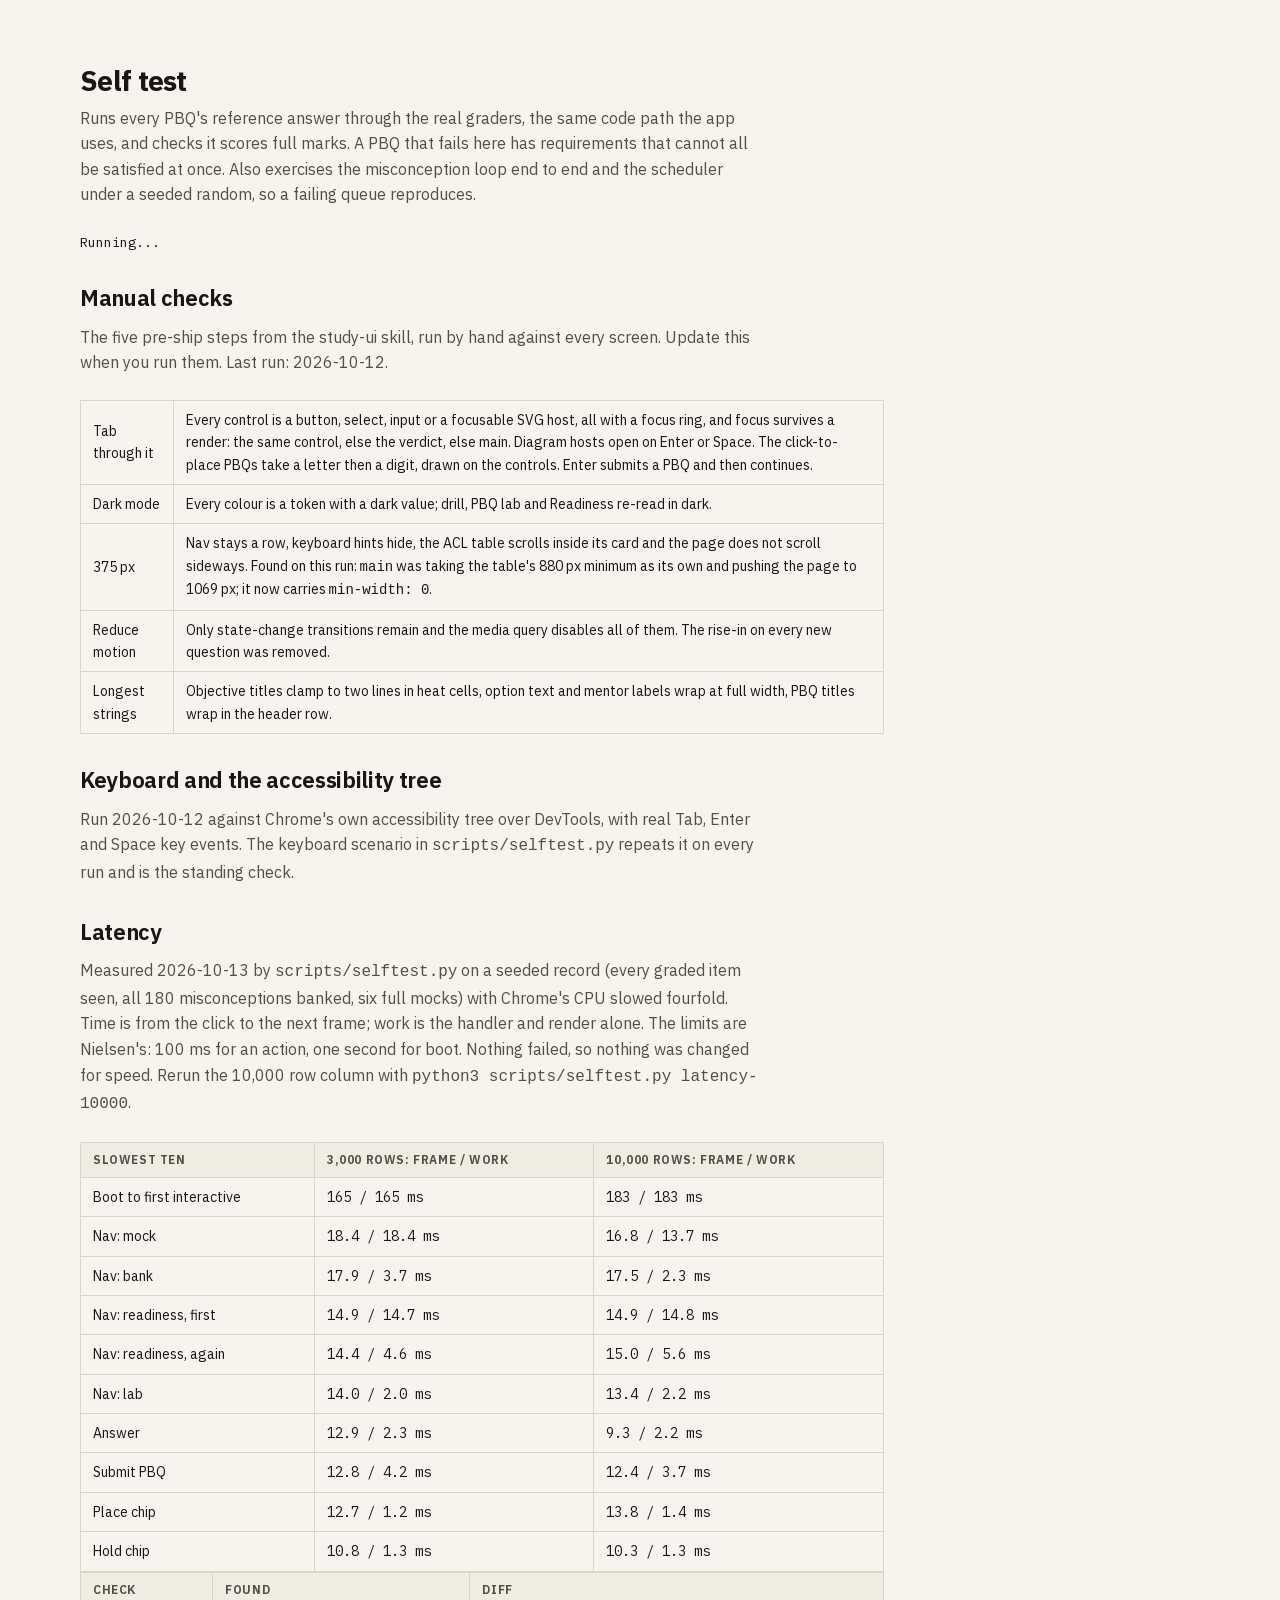
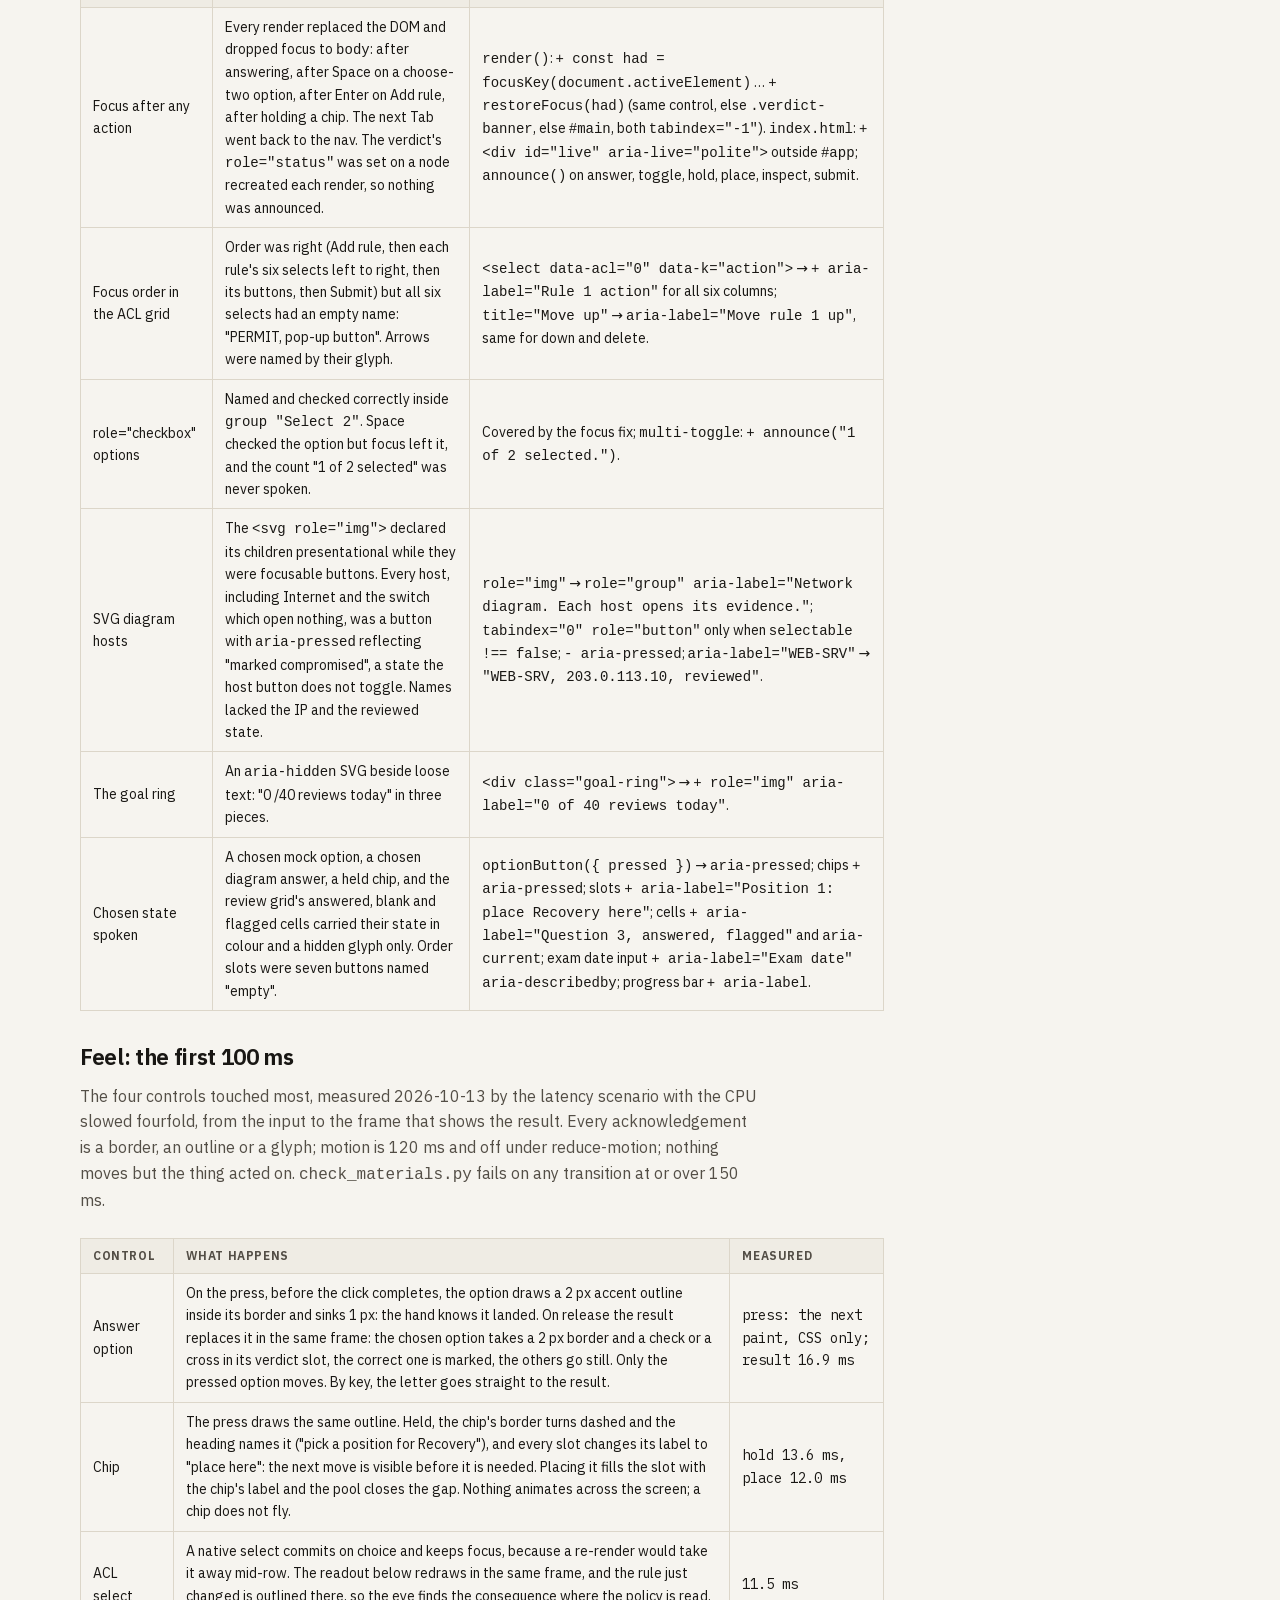
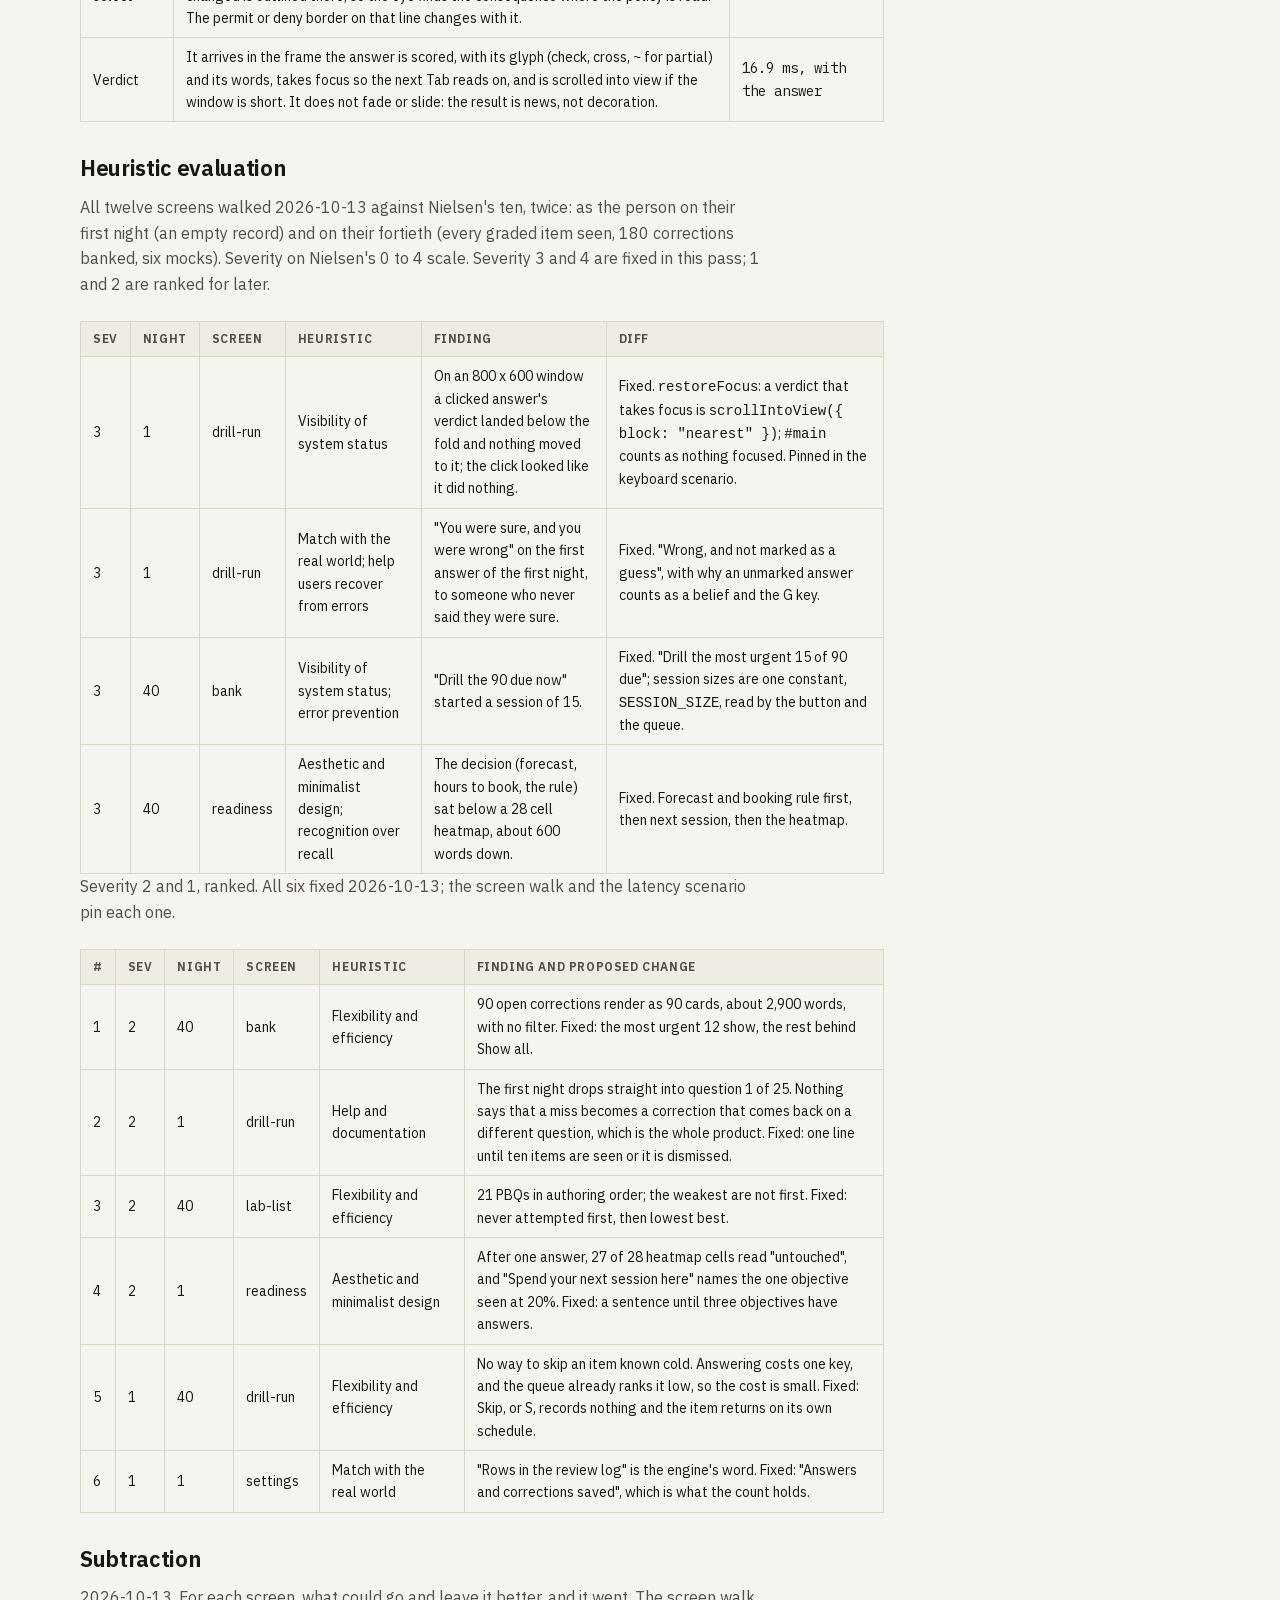
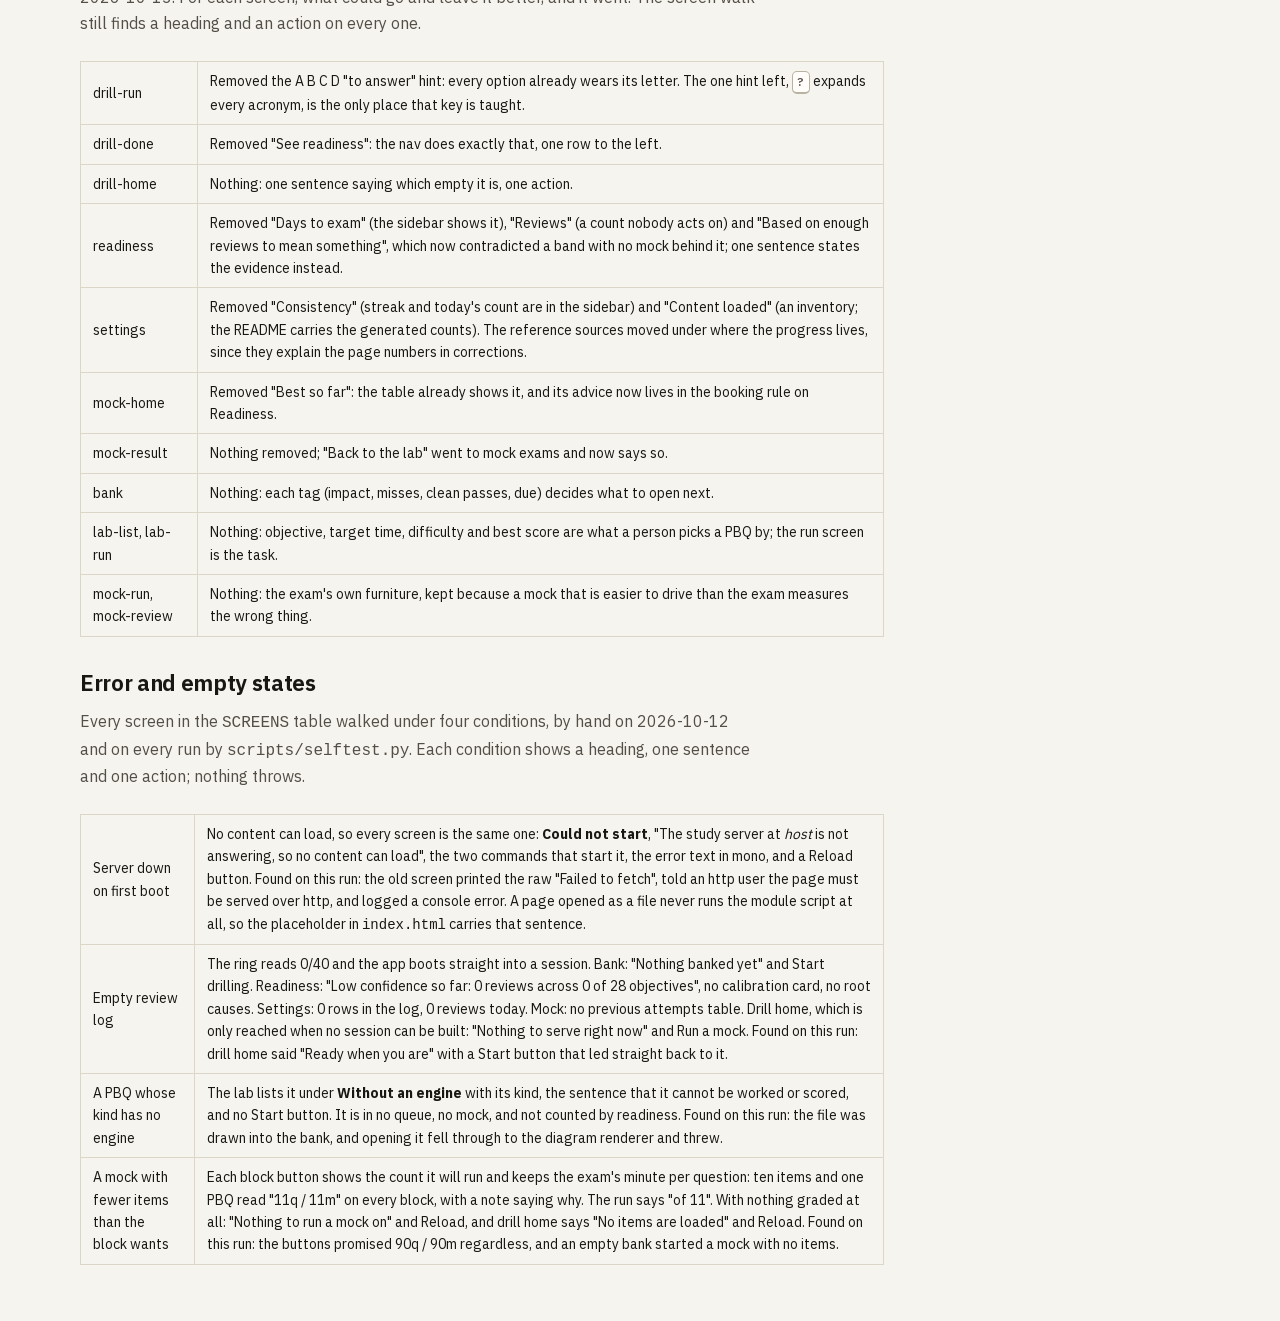
==== selftest.html @ c8598b9e "interface: the severity 1 and 2 findings, fixed - Mentor bank: the most urgent 12 corrections show, " ====
<!doctype html>
<html lang="en">
<head>
<meta charset="utf-8">
<meta name="viewport" content="width=device-width, initial-scale=1">
<title>doyoursecurityplus self test</title>
<link rel="stylesheet" href="fonts/plex.css">
<link rel="stylesheet" href="styles.css">
<style>
  body { padding: 2rem; }
  main { max-width: 900px; }
  pre { font-family: var(--mono); font-size: .84rem; line-height: 1.5; white-space: pre-wrap; }
  .ok { color: var(--good); } .fail { color: var(--bad); } .dim { color: var(--ink-faint); }
</style>
</head>
<body>
<main>
<h1>Self test</h1>
<p class="sub">Runs every PBQ's reference answer through the real graders, the same code path the app uses, and checks it scores full marks. A PBQ that fails here has requirements that cannot all be satisfied at once. Also exercises the misconception loop end to end and the scheduler under a seeded random, so a failing queue reproduces.</p>
<pre id="out">Running...</pre>

<h2>Manual checks</h2>
<p class="sub">The five pre-ship steps from the study-ui skill, run by hand against every screen. Update this when you run them. Last run: 2026-10-12.</p>
<table class="grid">
  <tbody>
    <tr><td>Tab through it</td><td>Every control is a button, select, input or a focusable SVG host, all with a focus ring, and focus survives a render: the same control, else the verdict, else main. Diagram hosts open on Enter or Space. The click-to-place PBQs take a letter then a digit, drawn on the controls. Enter submits a PBQ and then continues.</td></tr>
    <tr><td>Dark mode</td><td>Every colour is a token with a dark value; drill, PBQ lab and Readiness re-read in dark.</td></tr>
    <tr><td>375 px</td><td>Nav stays a row, keyboard hints hide, the ACL table scrolls inside its card and the page does not scroll sideways. Found on this run: <code>main</code> was taking the table's 880 px minimum as its own and pushing the page to 1069 px; it now carries <code>min-width: 0</code>.</td></tr>
    <tr><td>Reduce motion</td><td>Only state-change transitions remain and the media query disables all of them. The rise-in on every new question was removed.</td></tr>
    <tr><td>Longest strings</td><td>Objective titles clamp to two lines in heat cells, option text and mentor labels wrap at full width, PBQ titles wrap in the header row.</td></tr>
  </tbody>
</table>

<h2>Keyboard and the accessibility tree</h2>
<p class="sub">Run 2026-10-12 against Chrome's own accessibility tree over DevTools, with real Tab, Enter and Space key events. The keyboard scenario in <code>scripts/selftest.py</code> repeats it on every run and is the standing check.</p>

<h2>Latency</h2>
<p class="sub">Measured 2026-10-13 by <code>scripts/selftest.py</code> on a seeded record (every graded item seen, all 180 misconceptions banked, six full mocks) with Chrome's CPU slowed fourfold. Time is from the click to the next frame; work is the handler and render alone. The limits are Nielsen's: 100 ms for an action, one second for boot. Nothing failed, so nothing was changed for speed. Rerun the 10,000 row column with <code>python3 scripts/selftest.py latency-10000</code>.</p>
<table class="grid">
  <thead><tr><th>Slowest ten</th><th>3,000 rows: frame / work</th><th>10,000 rows: frame / work</th></tr></thead>
  <tbody>
    <tr><td>Boot to first interactive</td><td class="mono">165 / 165 ms</td><td class="mono">183 / 183 ms</td></tr>
    <tr><td>Nav: mock</td><td class="mono">18.4 / 18.4 ms</td><td class="mono">16.8 / 13.7 ms</td></tr>
    <tr><td>Nav: bank</td><td class="mono">17.9 / 3.7 ms</td><td class="mono">17.5 / 2.3 ms</td></tr>
    <tr><td>Nav: readiness, first</td><td class="mono">14.9 / 14.7 ms</td><td class="mono">14.9 / 14.8 ms</td></tr>
    <tr><td>Nav: readiness, again</td><td class="mono">14.4 / 4.6 ms</td><td class="mono">15.0 / 5.6 ms</td></tr>
    <tr><td>Nav: lab</td><td class="mono">14.0 / 2.0 ms</td><td class="mono">13.4 / 2.2 ms</td></tr>
    <tr><td>Answer</td><td class="mono">12.9 / 2.3 ms</td><td class="mono">9.3 / 2.2 ms</td></tr>
    <tr><td>Submit PBQ</td><td class="mono">12.8 / 4.2 ms</td><td class="mono">12.4 / 3.7 ms</td></tr>
    <tr><td>Place chip</td><td class="mono">12.7 / 1.2 ms</td><td class="mono">13.8 / 1.4 ms</td></tr>
    <tr><td>Hold chip</td><td class="mono">10.8 / 1.3 ms</td><td class="mono">10.3 / 1.3 ms</td></tr>
  </tbody>
</table>
<table class="grid">
  <thead><tr><th>Check</th><th>Found</th><th>Diff</th></tr></thead>
  <tbody>
    <tr><td>Focus after any action</td><td>Every render replaced the DOM and dropped focus to <code>body</code>: after answering, after Space on a choose-two option, after Enter on Add rule, after holding a chip. The next Tab went back to the nav. The verdict's <code>role="status"</code> was set on a node recreated each render, so nothing was announced.</td><td><code>render()</code>: <code>+ const had = focusKey(document.activeElement)</code> &hellip; <code>+ restoreFocus(had)</code> (same control, else <code>.verdict-banner</code>, else <code>#main</code>, both <code>tabindex="-1"</code>). <code>index.html</code>: <code>+ &lt;div id="live" aria-live="polite"&gt;</code> outside <code>#app</code>; <code>announce()</code> on answer, toggle, hold, place, inspect, submit.</td></tr>
    <tr><td>Focus order in the ACL grid</td><td>Order was right (Add rule, then each rule's six selects left to right, then its buttons, then Submit) but all six selects had an empty name: "PERMIT, pop-up button". Arrows were named by their glyph.</td><td><code>&lt;select data-acl="0" data-k="action"&gt;</code> &rarr; <code>+ aria-label="Rule 1 action"</code> for all six columns; <code>title="Move up"</code> &rarr; <code>aria-label="Move rule 1 up"</code>, same for down and delete.</td></tr>
    <tr><td>role="checkbox" options</td><td>Named and checked correctly inside <code>group "Select 2"</code>. Space checked the option but focus left it, and the count "1 of 2 selected" was never spoken.</td><td>Covered by the focus fix; <code>multi-toggle</code>: <code>+ announce("1 of 2 selected.")</code>.</td></tr>
    <tr><td>SVG diagram hosts</td><td>The <code>&lt;svg role="img"&gt;</code> declared its children presentational while they were focusable buttons. Every host, including Internet and the switch which open nothing, was a button with <code>aria-pressed</code> reflecting "marked compromised", a state the host button does not toggle. Names lacked the IP and the reviewed state.</td><td><code>role="img"</code> &rarr; <code>role="group" aria-label="Network diagram. Each host opens its evidence."</code>; <code>tabindex="0" role="button"</code> only when <code>selectable !== false</code>; <code>- aria-pressed</code>; <code>aria-label="WEB-SRV"</code> &rarr; <code>"WEB-SRV, 203.0.113.10, reviewed"</code>.</td></tr>
    <tr><td>The goal ring</td><td>An <code>aria-hidden</code> SVG beside loose text: "0 /40 reviews today" in three pieces.</td><td><code>&lt;div class="goal-ring"&gt;</code> &rarr; <code>+ role="img" aria-label="0 of 40 reviews today"</code>.</td></tr>
    <tr><td>Chosen state spoken</td><td>A chosen mock option, a chosen diagram answer, a held chip, and the review grid's answered, blank and flagged cells carried their state in colour and a hidden glyph only. Order slots were seven buttons named "empty".</td><td><code>optionButton({ pressed })</code> &rarr; <code>aria-pressed</code>; chips <code>+ aria-pressed</code>; slots <code>+ aria-label="Position 1: place Recovery here"</code>; cells <code>+ aria-label="Question 3, answered, flagged"</code> and <code>aria-current</code>; exam date input <code>+ aria-label="Exam date" aria-describedby</code>; progress bar <code>+ aria-label</code>.</td></tr>
  </tbody>
</table>

<h2>Feel: the first 100 ms</h2>
<p class="sub">The four controls touched most, measured 2026-10-13 by the latency scenario with the CPU slowed fourfold, from the input to the frame that shows the result. Every acknowledgement is a border, an outline or a glyph; motion is 120 ms and off under reduce-motion; nothing moves but the thing acted on. <code>check_materials.py</code> fails on any transition at or over 150 ms.</p>
<table class="grid">
  <thead><tr><th>Control</th><th>What happens</th><th>Measured</th></tr></thead>
  <tbody>
    <tr><td>Answer option</td><td>On the press, before the click completes, the option draws a 2 px accent outline inside its border and sinks 1 px: the hand knows it landed. On release the result replaces it in the same frame: the chosen option takes a 2 px border and a check or a cross in its verdict slot, the correct one is marked, the others go still. Only the pressed option moves. By key, the letter goes straight to the result.</td><td class="mono">press: the next paint, CSS only; result 16.9 ms</td></tr>
    <tr><td>Chip</td><td>The press draws the same outline. Held, the chip's border turns dashed and the heading names it ("pick a position for Recovery"), and every slot changes its label to "place here": the next move is visible before it is needed. Placing it fills the slot with the chip's label and the pool closes the gap. Nothing animates across the screen; a chip does not fly.</td><td class="mono">hold 13.6 ms, place 12.0 ms</td></tr>
    <tr><td>ACL select</td><td>A native select commits on choice and keeps focus, because a re-render would take it away mid-row. The readout below redraws in the same frame, and the rule just changed is outlined there, so the eye finds the consequence where the policy is read. The permit or deny border on that line changes with it.</td><td class="mono">11.5 ms</td></tr>
    <tr><td>Verdict</td><td>It arrives in the frame the answer is scored, with its glyph (check, cross, ~ for partial) and its words, takes focus so the next Tab reads on, and is scrolled into view if the window is short. It does not fade or slide: the result is news, not decoration.</td><td class="mono">16.9 ms, with the answer</td></tr>
  </tbody>
</table>

<h2>Heuristic evaluation</h2>
<p class="sub">All twelve screens walked 2026-10-13 against Nielsen's ten, twice: as the person on their first night (an empty record) and on their fortieth (every graded item seen, 180 corrections banked, six mocks). Severity on Nielsen's 0 to 4 scale. Severity 3 and 4 are fixed in this pass; 1 and 2 are ranked for later.</p>
<table class="grid">
  <thead><tr><th>Sev</th><th>Night</th><th>Screen</th><th>Heuristic</th><th>Finding</th><th>Diff</th></tr></thead>
  <tbody>
    <tr><td>3</td><td>1</td><td>drill-run</td><td>Visibility of system status</td><td>On an 800 x 600 window a clicked answer's verdict landed below the fold and nothing moved to it; the click looked like it did nothing.</td><td>Fixed. <code>restoreFocus</code>: a verdict that takes focus is <code>scrollIntoView({ block: "nearest" })</code>; <code>#main</code> counts as nothing focused. Pinned in the keyboard scenario.</td></tr>
    <tr><td>3</td><td>1</td><td>drill-run</td><td>Match with the real world; help users recover from errors</td><td>"You were sure, and you were wrong" on the first answer of the first night, to someone who never said they were sure.</td><td>Fixed. "Wrong, and not marked as a guess", with why an unmarked answer counts as a belief and the G key.</td></tr>
    <tr><td>3</td><td>40</td><td>bank</td><td>Visibility of system status; error prevention</td><td>"Drill the 90 due now" started a session of 15.</td><td>Fixed. "Drill the most urgent 15 of 90 due"; session sizes are one constant, <code>SESSION_SIZE</code>, read by the button and the queue.</td></tr>
    <tr><td>3</td><td>40</td><td>readiness</td><td>Aesthetic and minimalist design; recognition over recall</td><td>The decision (forecast, hours to book, the rule) sat below a 28 cell heatmap, about 600 words down.</td><td>Fixed. Forecast and booking rule first, then next session, then the heatmap.</td></tr>
  </tbody>
</table>
<p class="sub">Severity 2 and 1, ranked. All six fixed 2026-10-13; the screen walk and the latency scenario pin each one.</p>
<table class="grid">
  <thead><tr><th>#</th><th>Sev</th><th>Night</th><th>Screen</th><th>Heuristic</th><th>Finding and proposed change</th></tr></thead>
  <tbody>
    <tr><td>1</td><td>2</td><td>40</td><td>bank</td><td>Flexibility and efficiency</td><td>90 open corrections render as 90 cards, about 2,900 words, with no filter. Fixed: the most urgent 12 show, the rest behind Show all.</td></tr>
    <tr><td>2</td><td>2</td><td>1</td><td>drill-run</td><td>Help and documentation</td><td>The first night drops straight into question 1 of 25. Nothing says that a miss becomes a correction that comes back on a different question, which is the whole product. Fixed: one line until ten items are seen or it is dismissed.</td></tr>
    <tr><td>3</td><td>2</td><td>40</td><td>lab-list</td><td>Flexibility and efficiency</td><td>21 PBQs in authoring order; the weakest are not first. Fixed: never attempted first, then lowest best.</td></tr>
    <tr><td>4</td><td>2</td><td>1</td><td>readiness</td><td>Aesthetic and minimalist design</td><td>After one answer, 27 of 28 heatmap cells read "untouched", and "Spend your next session here" names the one objective seen at 20%. Fixed: a sentence until three objectives have answers.</td></tr>
    <tr><td>5</td><td>1</td><td>40</td><td>drill-run</td><td>Flexibility and efficiency</td><td>No way to skip an item known cold. Answering costs one key, and the queue already ranks it low, so the cost is small. Fixed: Skip, or S, records nothing and the item returns on its own schedule.</td></tr>
    <tr><td>6</td><td>1</td><td>1</td><td>settings</td><td>Match with the real world</td><td>"Rows in the review log" is the engine's word. Fixed: "Answers and corrections saved", which is what the count holds.</td></tr>
  </tbody>
</table>

<h2>Subtraction</h2>
<p class="sub">2026-10-13. For each screen, what could go and leave it better, and it went. The screen walk still finds a heading and an action on every one.</p>
<table class="grid">
  <tbody>
    <tr><td>drill-run</td><td>Removed the A B C D "to answer" hint: every option already wears its letter. The one hint left, <span class="kbd">?</span> expands every acronym, is the only place that key is taught.</td></tr>
    <tr><td>drill-done</td><td>Removed "See readiness": the nav does exactly that, one row to the left.</td></tr>
    <tr><td>drill-home</td><td>Nothing: one sentence saying which empty it is, one action.</td></tr>
    <tr><td>readiness</td><td>Removed "Days to exam" (the sidebar shows it), "Reviews" (a count nobody acts on) and "Based on enough reviews to mean something", which now contradicted a band with no mock behind it; one sentence states the evidence instead.</td></tr>
    <tr><td>settings</td><td>Removed "Consistency" (streak and today's count are in the sidebar) and "Content loaded" (an inventory; the README carries the generated counts). The reference sources moved under where the progress lives, since they explain the page numbers in corrections.</td></tr>
    <tr><td>mock-home</td><td>Removed "Best so far": the table already shows it, and its advice now lives in the booking rule on Readiness.</td></tr>
    <tr><td>mock-result</td><td>Nothing removed; "Back to the lab" went to mock exams and now says so.</td></tr>
    <tr><td>bank</td><td>Nothing: each tag (impact, misses, clean passes, due) decides what to open next.</td></tr>
    <tr><td>lab-list, lab-run</td><td>Nothing: objective, target time, difficulty and best score are what a person picks a PBQ by; the run screen is the task.</td></tr>
    <tr><td>mock-run, mock-review</td><td>Nothing: the exam's own furniture, kept because a mock that is easier to drive than the exam measures the wrong thing.</td></tr>
  </tbody>
</table>

<h2>Error and empty states</h2>
<p class="sub">Every screen in the <code>SCREENS</code> table walked under four conditions, by hand on 2026-10-12 and on every run by <code>scripts/selftest.py</code>. Each condition shows a heading, one sentence and one action; nothing throws.</p>
<table class="grid">
  <tbody>
    <tr><td>Server down on first boot</td><td>No content can load, so every screen is the same one: <b>Could not start</b>, "The study server at <i>host</i> is not answering, so no content can load", the two commands that start it, the error text in mono, and a Reload button. Found on this run: the old screen printed the raw "Failed to fetch", told an http user the page must be served over http, and logged a console error. A page opened as a file never runs the module script at all, so the placeholder in <code>index.html</code> carries that sentence.</td></tr>
    <tr><td>Empty review log</td><td>The ring reads 0/40 and the app boots straight into a session. Bank: "Nothing banked yet" and Start drilling. Readiness: "Low confidence so far: 0 reviews across 0 of 28 objectives", no calibration card, no root causes. Settings: 0 rows in the log, 0 reviews today. Mock: no previous attempts table. Drill home, which is only reached when no session can be built: "Nothing to serve right now" and Run a mock. Found on this run: drill home said "Ready when you are" with a Start button that led straight back to it.</td></tr>
    <tr><td>A PBQ whose kind has no engine</td><td>The lab lists it under <b>Without an engine</b> with its kind, the sentence that it cannot be worked or scored, and no Start button. It is in no queue, no mock, and not counted by readiness. Found on this run: the file was drawn into the bank, and opening it fell through to the diagram renderer and threw.</td></tr>
    <tr><td>A mock with fewer items than the block wants</td><td>Each block button shows the count it will run and keeps the exam's minute per question: ten items and one PBQ read "11q / 11m" on every block, with a note saying why. The run says "of 11". With nothing graded at all: "Nothing to run a mock on" and Reload, and drill home says "No items are loaded" and Reload. Found on this run: the buttons promised 90q / 90m regardless, and an empty bank started a mock with no items.</td></tr>
  </tbody>
</table>
</main>
<script type="module">
import { loadContent, isGraded } from "./app/content.js";
import { gradePbq } from "./app/grade.js";
import * as mentor from "./app/mentor.js";
import { buildQueue, buildMock, readiness, coverageDeficit, currentPriority, expectedGain, gainContext, studyPlan, examForecast, hoursToReady, PBQ_WEIGHT, POINTS_PER_QUESTION } from "./app/scheduler.js";
import { DEFAULT_STATE, pruneOrphans, applyItemReview } from "./app/state.js";
import { calibrationOf, todayOf, minutesOf } from "./app/reviews.js";
import * as fsrs from "./app/fsrs.js";

const lines = [];
let failures = 0;
const say = (s, cls) => lines.push(cls ? `<span class="${cls}">${s}</span>` : s);
const check = (cond, label, detail = "") => {
  if (cond) say(`  ok   ${label}`, "ok");
  else { failures++; say(`  FAIL ${label} ${detail}`, "fail"); }
};

/** Build the answer set that the content itself declares to be correct. */
function referenceAnswers(p) {
  if (p.kind === "acl-table") return { rules: p.solution.reference || [] };
  if (p.kind === "drag-order") {
    return p.config.mode === "sequence"
      ? { order: [...p.solution.order] }
      : { placements: { ...p.solution.placements } };
  }
  if (p.kind === "wireless-config") {
    const a = {};
    for (const [k, v] of Object.entries(p.solution.fields || {})) {
      if (v.accept) a[k] = v.accept[0];
      else if (v.rule) {
        const [kind, arg] = String(v.rule).split(":");
        if (kind === "minLength") a[k] = "x".repeat(Number(arg));
        if (kind === "equals") a[k] = arg;
      }
    }
    return a;
  }
  return { ...p.solution };
}

const content = await loadContent();

say(`<b>PBQ reference answers (${content.pbqs.length})</b>`);
for (const p of content.pbqs) {
  const g = gradePbq(p, referenceAnswers(p));
  check(
    g.percent === 100,
    `${p.id.padEnd(18)} ${String(g.earned).padStart(3)}/${String(g.max).padEnd(3)} ${p.kind}`,
    g.percent === 100 ? "" : `-> ${g.results.filter((r) => !r.pass).map((r) => r.label).join("; ")}`
  );
}

say("");
say("<b>Every PBQ subtask maps to a defined misconception</b>");
for (const p of content.pbqs) {
  const subs = [
    ...(p.subtasks || []),
    ...(p.solution.testCases || []),
    ...(p.solution.checks || []),
  ];
  const bad = subs.filter((s) => s.misconception && !content.misconceptions[s.misconception]);
  check(bad.length === 0, `${p.id.padEnd(18)} ${subs.length} scoreable units`,
        bad.map((s) => s.misconception).join(", "));
}

say("");
say("<b>Every misconception can actually be retired</b>");
say(`  <span class="dim">needs at least retireAfter distinct items testing it</span>`);
const unreachable = [];
for (const [id, def] of Object.entries(content.misconceptions)) {
  const { mcqs, pbqs } = mentor.itemsFor(id, content, { misconceptions: {} });
  const n = mcqs.length + pbqs.length;
  if (n < (def.retireAfter ?? 2)) unreachable.push(`${id} (${n})`);
}
check(unreachable.length === 0,
      `${Object.keys(content.misconceptions).length} misconceptions reachable`,
      unreachable.join(", "));

say("");
say("<b>The retargeting loop: a miss is re-served on a DIFFERENT item</b>");
const state = structuredClone(DEFAULT_STATE);
let retargeted = 0, sameItem = 0, noAlternative = 0;
for (const [id] of Object.entries(content.misconceptions)) {
  const { mcqs } = mentor.itemsFor(id, content, { misconceptions: {} });
  if (!mcqs.length) continue;
  const failedOn = mcqs[0].id;
  mentor.bank(state, id, failedOn);
  const later = Date.now() + 60 * 60 * 1000;
  const q = buildQueue(state, content, { mode: "weak", size: 200, now: later })
    .filter((e) => e.targetMisconception === id);
  if (!q.length) continue;
  const served = q[0].item?.id || q[0].pbq?.id;
  if (!served) noAlternative++;
  else if (served === failedOn) sameItem++;
  else retargeted++;
}
check(sameItem === 0,
      `${retargeted} misconceptions re-served on a different item, ${sameItem} repeated the failed item`);

say("");
say("<b>Retirement requires clean passes on DISTINCT items</b>");
const s2 = structuredClone(DEFAULT_STATE);
const probe = Object.keys(content.misconceptions).find((id) => {
  const { mcqs } = mentor.itemsFor(id, content, { misconceptions: {} });
  return mcqs.length >= 2;
});
const items = mentor.itemsFor(probe, content, { misconceptions: {} }).mcqs;
mentor.bank(s2, probe, items[0].id);
mentor.pass(s2, probe, items[1].id, content);
const afterOne = s2.misconceptions[probe].retired;
mentor.pass(s2, probe, items[1].id, content); // same item again, must not count
const afterRepeat = s2.misconceptions[probe].retired;
mentor.pass(s2, probe, items[0].id, content); // a genuinely different item
const afterTwo = s2.misconceptions[probe].retired;
check(!afterOne, `one clean pass does not retire "${probe}"`);
check(!afterRepeat, `repeating the same item does not count toward retirement`);
check(afterTwo, `two clean passes on distinct items retires it`);

say("");
say("<b>Readiness measures the learner, not the size of the bank</b>");
say('  <span class="dim">a small bank must not read as a weakness in the learner</span>');
{
  const perfect = structuredClone(DEFAULT_STATE);
  const graded = content.items.filter(isGraded);
  for (const it of graded) {
    perfect.items[it.id] = { seen: 3, correct: 3, wrong: 0, lastSeen: Date.now(), fsrs: null };
  }
  const r = readiness(perfect, content);
  const withItems = Object.values(r.perObjective).filter((o) => o.itemsAvailable > 0);
  // The harm being locked out: an objective used to read "shaky" or "weak" on a
  // flawless record purely because the bank held fewer than 12 items for it.
  // Residual smoothing is fine and intended: laplace() still holds a two-item
  // objective slightly short of "strong", because two items really are less
  // evidence than twelve. What must never come back is a small bank reading as
  // a weakness.
  const dragged = withItems.filter((o) => o.status === "shaky" || o.status === "weak");
  check(dragged.length === 0,
        `no stocked objective reads shaky or weak on a perfect record (${withItems.length} checked)`,
        dragged.length ? `(${dragged.map((o) => `${o.objective}:${o.status}@${o.itemsAvailable} items`).join(", ")})` : "");

  const floor = Math.min(...withItems.map((o) => o.mastery));
  const worst = withItems.find((o) => o.mastery === floor);
  say(`  <span class="dim">     weakest perfect objective: ${worst.objective} at ${floor.toFixed(2)} on ${worst.itemsAvailable} items (was 0.58 under the flat denominator)</span>`);

  const unreachable = withItems.filter((o) => o.coverage < 1);
  check(unreachable.length === 0,
        `every stocked objective can reach coverage 1`,
        unreachable.length ? `(${unreachable.map((o) => `${o.objective}:${o.coverage.toFixed(2)}`).join(", ")})` : "");

  // This is the one coverage calculation. It is asserted here, not mirrored.
  const thin = withItems.filter((o) => o.thin).map((o) => o.objective);
  check(r.topicsCovered === r.topicsTotal,
        `every blueprint topic has a graded item (${r.topicsCovered}/${r.topicsTotal})`,
        `(${r.topicsTotal - r.topicsCovered} topics have none)`);
  check(thin.length === 0, `no objective reads thin`, `(${thin.join(", ")})`);
  const units = withItems.map((o) => ({ id: o.objective, n: o.itemsAvailable + o.pbqAvailable }))
    .sort((a, b) => a.n - b.n).slice(0, 3);
  say(`  <span class="dim">     thinnest by graded units: ${units.map((u) => `${u.id} (${u.n})`).join(", ")}</span>`);

  const deficit = coverageDeficit(perfect, content);
  const stillPulling = Object.entries(deficit).filter(([, d]) => d.remaining === 0 && d.deficit !== 0);
  check(stillPulling.length === 0,
        `an exhausted domain stops reporting a deficit the queue cannot spend`,
        stillPulling.length ? `(${stillPulling.map(([k]) => k).join(", ")})` : "");
}

say("");
say("<b>A revealed vocabulary card does not cover a domain</b>");
{
  const vocabOnly = structuredClone(DEFAULT_STATE);
  const recall = content.items.filter((i) => i.type === "recall" && i.objective);
  for (const it of recall) {
    vocabOnly.items[it.id] = { seen: 1, correct: 1, wrong: 0, lastSeen: Date.now(), fsrs: null };
  }
  const d = coverageDeficit(vocabOnly, content);
  const counted = Object.values(d).reduce((a, b) => a + b.seen, 0);
  check(counted === 0,
        `${recall.length} revealed recall cards contribute 0 to domain coverage`,
        counted ? `(counted ${counted})` : "");
}

say("");
say("<b>The review log answers the questions the state document no longer can</b>");
{
  const d = new Date(2026, 9, 12, 15, 0, 0);
  const t0 = new Date(2026, 9, 12, 0, 0, 0).getTime();
  const rows = [
    { at: t0 - 1000, kind: "item", grade: 3, conf: "sure" },          // yesterday
    { at: t0 + 1000, kind: "item", grade: 3, conf: "sure" },
    { at: t0 + 2000, kind: "item", grade: 1, conf: "sure" },
    { at: t0 + 3000, kind: "item", grade: 3, conf: "guess" },
    { at: t0 + 4000, kind: "item", grade: 1, mock: true },             // no conf: not calibration
    { at: t0 + 5000, kind: "misconception", grade: 1 },               // not an answer
    { at: t0 + 6000, kind: "mock", scaled: 700 },
  ];
  check(todayOf(rows, d) === 4, `today counts answers only: 4 of ${rows.length} rows`, `(got ${todayOf(rows, d)})`);
  const c = calibrationOf(rows);
  check(c.sureRight === 2 && c.sureWrong === 1 && c.guessRight === 1 && c.answered === 4,
        `calibration counts declared confidence only: ${c.sureRight}/${c.sureWrong}/${c.guessRight}/${c.guessWrong}`);
  check(!("reviews" in DEFAULT_STATE), "the state document has no reviews array");
  const ghost = structuredClone(DEFAULT_STATE);
  ghost.misconceptions["no-such-misconception"] = { retired: false, cleanPasses: [] };
  check(pruneOrphans(ghost, content) === 1 && !ghost.misconceptions["no-such-misconception"],
        "an open misconception with no definition in the bank is pruned, not counted forever");
}

say("");
say("<b>The scheduler, under a seeded Math.random</b>");
say('  <span class="dim">the same seed builds the same queue, so a failure here reproduces</span>');
{
  // mulberry32, swapped in for Math.random only while a check runs.
  const seeded = (seed) => () => {
    seed = (seed + 0x6D2B79F5) >>> 0;
    let t = seed;
    t = Math.imul(t ^ (t >>> 15), t | 1);
    t ^= t + Math.imul(t ^ (t >>> 7), t | 61);
    return ((t ^ (t >>> 14)) >>> 0) / 4294967296;
  };
  const realRandom = Math.random;
  const withSeed = (seed, fn) => { Math.random = seeded(seed); try { return fn(); } finally { Math.random = realRandom; } };
  const now = new Date(2026, 9, 12, 12, 0, 0).getTime();
  const MIN = 60000;
  const fresh = () => structuredClone(DEFAULT_STATE);
  const pairId = Object.keys(content.misconceptions).find((id) => mentor.contrastPair(id, content, fresh()));
  const pairItem = mentor.itemsFor(pairId, content, fresh()).mcqs[0].id;
  const adjacent = (q, i) =>
    [q[i - 1], q[i + 1]].some((n) => n?.contrastDrill && n.targetMisconception === q[i].targetMisconception);

  // A contrast pair survives the shuffle: adjacent, and 1 of 2 before 2 of 2.
  let missing = 0, split = 0, reversed = 0;
  for (let seed = 1; seed <= 12; seed++) {
    const s = fresh();
    for (let k = 0; k < 3; k++) mentor.bank(s, pairId, pairItem, now - 10 * MIN);
    const q = withSeed(seed, () => buildQueue(s, content, { mode: "drill", size: 25, now }));
    const at = q.map((e, i) => (e.contrastDrill && e.targetMisconception === pairId ? i : -1)).filter((i) => i >= 0);
    if (at.length !== 2) missing++;
    else if (at[1] !== at[0] + 1) split++;
    else if (q[at[0]].contrastDrill.index !== 0) reversed++;
  }
  check(missing === 0 && split === 0 && reversed === 0,
        `"${pairId}" at tier 3 is served as an adjacent, ordered pair in 12 of 12 shuffles`,
        `(${missing} without a pair, ${split} split, ${reversed} reversed)`);

  // With one slot left in a weak-spot session, the pair is not pushed past the
  // end and cut in half by the final slice.
  {
    const s = fresh();
    const others = Object.keys(content.misconceptions).filter((id) => id !== pairId).slice(0, 14);
    for (const id of others) mentor.bank(s, id, "x", now - 30 * fsrs.DAY_MS);
    for (let k = 0; k < 3; k++) mentor.bank(s, pairId, pairItem, now - 10 * MIN);
    const q = withSeed(7, () => buildQueue(s, content, { mode: "weak", size: 15, now }));
    const drills = q.map((e, i) => (e.contrastDrill ? i : -1)).filter((i) => i >= 0);
    check(q.length === 15 && drills.every((i) => adjacent(q, i)),
          `a weak-spot session of 15 with 14 corrections ahead never ends on half a pair (${drills.length} drill entries)`,
          `(${q.length} entries)`);
  }

  // A due misconception with an open prerequisite routes to the prerequisite.
  {
    const [blockedId, reqs] = Object.entries(content.prerequisites)
      .find(([, rs]) => rs.some((r) => mentor.itemsFor(r.id, content, fresh()).mcqs.length >= 2));
    const req = reqs.find((r) => mentor.itemsFor(r.id, content, fresh()).mcqs.length >= 2);
    const exposedBy = mentor.itemsFor(req.id, content, fresh()).mcqs[0].id;
    const s = fresh();
    mentor.bank(s, req.id, exposedBy, now - 10 * MIN);
    mentor.bank(s, blockedId, "y", now - 10 * MIN);
    const q = withSeed(3, () => buildQueue(s, content, { mode: "weak", size: 15, now }));
    const repair = q.find((e) => e.prereqRepair);
    const served = repair?.item?.id || repair?.pbq?.id;
    const testsReq = !!served && (
      content.itemsById[served]?.options?.some((o) => o.misconception === req.id) ||
      content.pbqsById[served]?.subtasks?.some((t) => t.misconception === req.id));
    check(!!repair && repair.targetMisconception === req.id && repair.prereqRepair.why === req.why &&
          repair.reason.startsWith("Dependency first"),
          `"${blockedId}" due while "${req.id}" is open routes to the prerequisite and says why`);
    check(testsReq && served !== exposedBy,
          `the item served tests the prerequisite and is not the one that exposed it (${served})`);
    check(!q.some((e) => e.targetMisconception === blockedId && !e.prereqRepair),
          `the blocked misconception is not drilled on its own while the prerequisite is open`);
  }

  // With an exam date set: a correction is always retested before it, and an
  // item scheduled past it is still above target on exam day, so it costs no
  // review. The plan states the daily load and introduces the weakest first.
  {
    const examOn = (days) => new Date(now + days * fsrs.DAY_MS).toISOString().slice(0, 10);
    const horizons = [60, 30, 14, 7, 3, 2];
    let corrPast = 0, itemsBelow = 0, itemsPast = 0;
    for (const days of horizons) {
      const s = fresh();
      s.profile.examDate = examOn(days);
      s.profile.desiredRetention = 0.92;
      const examMs = new Date(s.profile.examDate).getTime();
      mentor.bank(s, pairId, pairItem, now);
      s.misconceptions[pairId].step = 2;
      mentor.pass(s, pairId, "z", content, now);
      const rec = s.misconceptions[pairId];
      if (rec.due > examMs || rec.fsrs.due > examMs) corrPast++;
      for (let k = 0; k < 6; k++) applyItemReview(s, pairItem, fsrs.RATING.GOOD, now - (6 - k) * 9 * fsrs.DAY_MS);
      applyItemReview(s, pairItem, fsrs.RATING.GOOD, now);
      const card = s.items[pairItem].fsrs;
      if (card.due > examMs) {
        itemsPast++;
        if (fsrs.currentRetrievability(card, examMs) < 0.92 - 0.005) itemsBelow++;
      }
    }
    check(corrPast === 0, `a correction is always retested before the exam at ${horizons.join(", ")} days out`, `(${corrPast} landed past it)`);
    check(itemsPast > 0 && itemsBelow === 0,
          `an item scheduled past the exam is still above its 0.92 target on exam day (${itemsPast} of ${horizons.length} horizons)`,
          `(${itemsBelow} below target)`);

    const s = fresh();
    s.profile.examDate = examOn(30);
    const plan = studyPlan(s, content, now);
    const firstWeek = plan.plan.slice(0, 7).reduce((a, d) => a + d.fresh, 0);
    check(plan && plan.perDay > 0 && plan.minutesPerDay > 0 && plan.plan.length === plan.days && firstWeek > 0
          && plan.plan.slice(-7).every((d) => d.fresh === 0),
          `the plan states a daily load (${plan.perDay} answers, ${plan.minutesPerDay} min) and keeps the last week for review`);
    const peak = Math.max(...plan.plan.slice(-7).map((d) => d.answers));
    check(peak <= Math.max(...plan.plan.slice(0, -7).map((d) => d.answers)) * 1.5,
          `the last week is not overloaded: its busiest day is ${peak} answers`);
    s.profile.examDate = examOn(14);
    check(readiness(s, content, now).daysLeft === mentor.daysUntilExam(s, now),
          `readiness reports the horizon the scheduler uses (${mentor.daysUntilExam(s, now)} days)`);
  }

  // The recall floor and cap, across sizes and seeds.
  {
    const cap = (size) => Math.max(1, Math.round(size * 0.12));   // bootcamp maxRecallShare
    const seen = [];
    let under = 0, over = 0;
    for (const size of [4, 8, 12, 25, 40]) {
      for (let seed = 1; seed <= 4; seed++) {
        const q = withSeed(seed, () => buildQueue(fresh(), content, { mode: "drill", size, now }));
        const n = q.filter((e) => e.item?.type === "recall").length;
        if (n < 1) under++;
        if (n > cap(size)) over++;
        if (seed === 1) seen.push(`${size}:${n}/${cap(size)}`);
      }
    }
    check(under === 0 && over === 0,
          `vocabulary gets at least one card and never more than the cap (size:cards/cap ${seen.join(" ")})`,
          `(${under} sessions under, ${over} over)`);
    const q3 = withSeed(1, () => buildQueue(fresh(), content, { mode: "drill", size: 3, now }));
    check(q3.filter((e) => e.item?.type === "recall").length === 0,
          `a session with fewer than four new slots is all exam-shaped practice`);
  }
}

say("");
say("<b>What the queue maximises: expected exam points per minute</b>");
{
  const withSeed = (seed, fn) => {
    const real = Math.random;
    let x = seed;
    Math.random = () => ((x = (x * 16807) % 2147483647) / 2147483647);
    try { return fn(); } finally { Math.random = real; }
  };
  const now = new Date(2026, 9, 12, 12, 0, 0).getTime();
  const s = structuredClone(DEFAULT_STATE);
  s.profile.examDate = "2026-12-01";
  const ctx = gainContext(s, content, now);
  const mcq = content.items.find((i) => i.type === "mcq" && i.objective);
  const card = content.items.find((i) => i.type === "recall" && i.objective === mcq.objective) || content.items.find((i) => i.type === "recall");
  const g = expectedGain({ item: mcq }, s, content, ctx);
  check(g.points > 0 && g.points < POINTS_PER_QUESTION, `an unseen graded item is worth a fraction of one exam question (${g.points.toFixed(2)} points)`);
  check(expectedGain({ item: card }, s, content, ctx).points < g.points,
        `a recall card is worth less than a graded item in the same objective`);

  // Learned to the hilt: retrievability far above 0.95 at the exam date. Not worth a minute.
  const held = structuredClone(s);
  held.items[mcq.id] = { seen: 6, correct: 6, wrong: 0, lastSeen: now, fsrs: { stability: 4000, difficulty: 3, due: now, lastReview: now - 86400000, reps: 6, lapses: 0, state: "review" } };
  check(expectedGain({ item: mcq }, held, content, gainContext(held, content, now)).points < 0.01,
        `an item held at retrievability above 0.95 through the exam is worth nothing`);

  // The documented current policy: a prerequisite repair outranks any new item.
  check(currentPriority({ prereqRepair: {}, targetMisconception: "x" }, s, content, now) > currentPriority({ item: mcq }, s, content, now),
        `currentPriority writes down the old order: a prerequisite repair outranks new coverage`);

  // Interleaved and exam shaped, from a fresh state over eight seeds.
  const doms = {}, worst = [];
  for (let seed = 1; seed <= 8; seed++) {
    const q = withSeed(seed, () => buildQueue(s, content, { size: 25, now }));
    const byObj = {};
    for (const e of q) {
      const it = e.item || e.pbq;
      doms[content.domainOf[it.objective]] = (doms[content.domainOf[it.objective]] || 0) + 1;
      byObj[it.objective] = (byObj[it.objective] || 0) + 1;
    }
    worst.push(Math.max(...Object.values(byObj)));
  }
  const total = Object.values(doms).reduce((a, b) => a + b, 0);
  const off = content.objectives.domains.filter((d) => Math.abs((doms[d.id] || 0) / total - d.weight) > 0.1);
  check(Math.max(...worst) <= 5, `no objective takes more than 5 of 25 slots (most was ${Math.max(...worst)})`);
  check(off.length === 0,
        `domain mix within 10 points of the exam weights: ${content.objectives.domains.map((d) => `${d.id}:${Math.round(100 * (doms[d.id] || 0) / total)}%/${Math.round(d.weight * 100)}`).join(" ")}`);
}

say("");
say("<b>The mock measures the blueprint, and the forecast is about exam day</b>");
{
  // Every domain's share of a full mock's points, PBQs counted at PBQ_WEIGHT.
  const pts = {};
  let total = 0, pbqs = 0, mocks = 20;
  for (let k = 0; k < mocks; k++) {
    for (const e of buildMock(content, { pbqCount: 5, total: 90 })) {
      const it = e.item || e.pbq;
      const w = e.pbq ? PBQ_WEIGHT : 1;
      pts[content.domainOf[it.objective]] = (pts[content.domainOf[it.objective]] || 0) + w;
      total += w;
      if (e.pbq) pbqs += 1;
    }
  }
  const off = content.objectives.domains.filter((d) => Math.abs(pts[d.id] / total - d.weight) > 0.01);
  check(off.length === 0 && pbqs === 5 * mocks,
        `a full mock's points match the domain weights to a point: ${content.objectives.domains.map((d) => `${d.id}:${(100 * pts[d.id] / total).toFixed(1)}%/${Math.round(d.weight * 100)}`).join(" ")}`);

  const now = new Date(2026, 9, 12, 12, 0, 0).getTime();
  const blank = structuredClone(DEFAULT_STATE);
  blank.profile.examDate = "2026-12-01";
  const fb = examForecast(blank, content, now);
  const held = structuredClone(blank);
  for (const it of content.items.filter(isGraded)) {
    held.items[it.id] = { seen: 4, correct: 4, wrong: 0, lastSeen: now,
      fsrs: { stability: 400, difficulty: 3, due: now + 300 * 86400000, lastReview: now, reps: 4, lapses: 0, state: "review" } };
  }
  const fh = examForecast(held, content, now);
  check(fb.scaled < 750 && !fb.stop.ready, `a blank record forecasts below the line (${fb.low} to ${fb.high}) and is not told to book`);
  check(fh.low >= 750 && !fh.stop.ready && fh.stop.rules[0].met && !fh.stop.rules[1].met,
        `everything held through the exam clears the band (${fh.low} to ${fh.high}) but still waits for two full mocks`);
  const mockRows = [{ at: now - 3 * 86400000, kind: "mock", format: "full", raw: 0.86, scaled: 816 },
                    { at: now - 86400000, kind: "mock", format: "full", raw: 0.88, scaled: 828 }];
  const fm = examForecast(held, content, now, mockRows);
  check(fm.stop.ready && fm.sd < fh.sd,
        `two full mocks above the line book it, and narrow the uncertainty (sd ${fh.sd.toFixed(3)} to ${fm.sd.toFixed(3)} raw)`);
  const low = examForecast(held, content, now, mockRows.map((m) => ({ ...m, raw: 0.6, scaled: 620 })));
  check(low.scaled < fh.scaled && !low.stop.ready, `two failing mocks pull the forecast down (${fh.scaled} to ${low.scaled}) and block booking`);

  const hb = hoursToReady(blank, content, now);
  const hh = hoursToReady(held, content, now);
  check(hb.reachable && hb.low > hh.low && hb.high > hb.low,
        `a blank record has ${Math.round(hb.low)} to ${Math.round(hb.high)} hours to the rule; everything held has ${hh.low.toFixed(0)} (the two mocks)`);

  const t0 = new Date(2026, 9, 12, 9, 0, 0).getTime();
  const m = minutesOf([
    { at: t0, kind: "item", ms: 30000, s: t0 },
    { at: t0 + 60000, kind: "item", ms: 9e6, s: t0 },                    // a tab left open: five minutes, not 150
    { at: t0 + 120000, kind: "misconception", grade: 1, s: t0 },          // logged with an answer: no time of its own
    { at: t0 + 4 * 3600e3, kind: "pbq", seconds: 420, s: t0 + 4 * 3600e3 },
    { at: t0 + 5 * 3600e3, kind: "mock", seconds: 1200 },
    { at: t0 + 5 * 3600e3, kind: "item", mock: true },                    // inside the mock's clock
  ]);
  check(m.sessions.length === 3 && Math.abs(m.total - (0.5 + 5 + 7 + 20)) < 1e-9,
        `time is counted per session from the log: ${m.sessions.map((x) => x.minutes.toFixed(1)).join(" + ")} = ${m.total.toFixed(1)} min`);
}

say("");
say("<b>Templates carry no inline styling</b>");
say('  <span class="dim">a style attribute may set custom properties (data), never colour or spacing</span>');
for (const f of ["app/main.js", "app/ui/common.js", "app/ui/views.js", "app/ui/pbq.js"]) {
  const src = await fetch(`./${f}`, { cache: "no-store" }).then((x) => x.text());
  const bad = src.match(/style="(?!--)[^"]*"/g) || [];
  check(bad.length === 0, `${f.padEnd(20)} ${bad.length} inline style(s)`, bad.slice(0, 3).join(" | "));
}

say("");
say("<b>Every data-action in the templates has a handler, and every handler is used</b>");
{
  const main = await fetch("./app/main.js", { cache: "no-store" }).then((x) => x.text());
  const block = main.slice(main.indexOf("const ACTIONS = {"), main.indexOf("\n};", main.indexOf("const ACTIONS = {")));
  const defined = new Set([...block.matchAll(/^ {2}"?([a-z][a-z-]*)"?\s*[:,]/gm)].map((m) => m[1]));
  const used = new Set();
  for (const f of ["app/main.js", "app/ui/common.js", "app/ui/views.js", "app/ui/pbq.js"]) {
    const src = await fetch(`./${f}`, { cache: "no-store" }).then((x) => x.text());
    // Literal attributes everywhere; in the UI files also the `action:` that an
    // optionButton() call is given.
    const re = f.startsWith("app/ui/") ? /data-action="([a-z-]+)"|\baction:\s*"([a-z-]+)"/g : /data-action="([a-z-]+)"/g;
    for (const m of src.matchAll(re)) used.add(m[1] || m[2]);
  }
  const undefinedUse = [...used].filter((a) => !defined.has(a));
  const unusedDef = [...defined].filter((a) => !used.has(a) && a !== "grade");
  check(undefinedUse.length === 0, `${used.size} actions used, all defined`, undefinedUse.join(", "));
  check(unusedDef.length === 0, `${defined.size} actions defined, all used`, unusedDef.join(", "));
}

say("");
say(failures === 0
  ? `<b class="ok">All checks passed.</b>`
  : `<b class="fail">${failures} check(s) failed.</b>`);

document.getElementById("out").innerHTML = lines.join("\n");
</script>
</body>
</html>
---- fonts/plex.css ----
/* IBM Plex, served from this origin. The Latin subsets as Google Fonts
   served them on 2026-10-13: Plex Mono at 400, 500 and 600, and Plex Sans
   as one variable file covering the weights the stylesheet uses, 450
   included. Licensed under the SIL Open Font License 1.1, see OFL.txt. The
   page makes no request it does not serve itself; this is why. */

@font-face {
  font-family: "IBM Plex Mono";
  font-style: normal;
  font-weight: 400;
  font-display: swap;
  src: url("plex-mono-400.woff2") format("woff2");
  unicode-range: U+0000-00FF, U+0131, U+0152-0153, U+02BB-02BC, U+02C6, U+02DA, U+02DC, U+0304, U+0308, U+0329, U+2000-206F, U+20AC, U+2122, U+2191, U+2193, U+2212, U+2215, U+FEFF, U+FFFD;
}
@font-face {
  font-family: "IBM Plex Mono";
  font-style: normal;
  font-weight: 500;
  font-display: swap;
  src: url("plex-mono-500.woff2") format("woff2");
  unicode-range: U+0000-00FF, U+0131, U+0152-0153, U+02BB-02BC, U+02C6, U+02DA, U+02DC, U+0304, U+0308, U+0329, U+2000-206F, U+20AC, U+2122, U+2191, U+2193, U+2212, U+2215, U+FEFF, U+FFFD;
}
@font-face {
  font-family: "IBM Plex Mono";
  font-style: normal;
  font-weight: 600;
  font-display: swap;
  src: url("plex-mono-600.woff2") format("woff2");
  unicode-range: U+0000-00FF, U+0131, U+0152-0153, U+02BB-02BC, U+02C6, U+02DA, U+02DC, U+0304, U+0308, U+0329, U+2000-206F, U+20AC, U+2122, U+2191, U+2193, U+2212, U+2215, U+FEFF, U+FFFD;
}

@font-face {
  font-family: "IBM Plex Sans";
  font-style: normal;
  font-weight: 100 700;
  font-display: swap;
  src: url("plex-sans.woff2") format("woff2");
  unicode-range: U+0000-00FF, U+0131, U+0152-0153, U+02BB-02BC, U+02C6, U+02DA, U+02DC, U+0304, U+0308, U+0329, U+2000-206F, U+20AC, U+2122, U+2191, U+2193, U+2212, U+2215, U+FEFF, U+FFFD;
}
---- styles.css ----
/* =============================================================================
   doyoursecurityplus design system

   Decisions worth knowing, because they are not arbitrary:

   MEASURE   Body text is capped near 68 characters. Past roughly 75 the eye
             loses the line on the return sweep, and mentor cards are the one
             thing here you have to actually read rather than scan.
   HIERARCHY One card system with variants. Weight, size and space rank things;
             colour never ranks alone.
   COLOUR    Correct and incorrect are never signalled by colour alone. Every
             state carries a glyph or a border change too, so the page still
             works for the ~8% of men with colour vision deficiency.
   TARGETS   Answer options are full width and at least 56px tall. They are the
             control you hit hundreds of times a session.
   ISOLATION The one sentence you must recall under exam pressure (the rule of
             thumb) is visually isolated from its explanation. Isolated items
             are remembered disproportionately well.
   MOTION    120-180ms, only on a state change, and disabled entirely under
             prefers-reduced-motion. A new question arriving is not decorated.
   ========================================================================== */

:root {
  color-scheme: light dark;

  /* spacing, 4px rhythm */
  --s1: .25rem; --s2: .5rem;  --s3: .75rem; --s4: 1rem;
  --s5: 1.5rem; --s6: 2rem;   --s7: 3rem;

  /* type scale, 1.22 ratio */
  /* Body sits at 16px. Anything smaller is a readability tax on a tool someone
     reads for a hundred hours. */
  --t-xs: .75rem; --t-sm: .875rem; --t-md: 1rem;
  --t-lg: 1.125rem; --t-xl: 1.375rem; --t-2xl: 1.75rem; --t-3xl: 2.5rem;

  --measure: 68ch;
  --r1: 7px; --r2: 11px;
  --mono: "IBM Plex Mono", ui-monospace, SFMono-Regular, Menlo, Consolas, monospace;
  --sans: "IBM Plex Sans", -apple-system, BlinkMacSystemFont, "Segoe UI", system-ui, sans-serif;
  --ease: cubic-bezier(.32, .72, .34, 1);
  --dur: 120ms;   /* motion signals a state change and stays under 150 ms; check_materials enforces it */

  /* light palette */
  --bg: #f6f4ef;
  --panel: #fffefb;
  --panel-2: #efece4;
  --panel-3: #e4e0d6;
  --line: #dcd6c9;
  --line-strong: #b9b1a1;
  --ink: #191714;
  --ink-dim: #534e46;
  --ink-faint: #6e675e;
  --accent: #4c3a8f;
  --accent-soft: #ebe7fa;
  --on-accent: #ffffff;      /* ink on a filled accent, good, bad or warn surface */
  --good: #1f6b3a;
  --good-soft: #e3f1e6;
  --ok: #6cb86a;            /* "ok" sits between good and warn on the heatmap */
  --bad: #a92f26;
  --bad-soft: #fae6e3;
  --warn: #8a5a08;
  --warn-soft: #f8eedb;

  /* The evidence pane is a terminal, and a terminal is dark in both themes. */
  --term-bg: #0b0f15;
  --term-ink: #ccd8e4;
}

@media (prefers-color-scheme: dark) {
  :root {
    --bg: #141311;
    --panel: #1c1a17;
    --panel-2: #24211d;
    --panel-3: #2f2b25;
    --line: #322e28;
    --line-strong: #4b443b;
    --ink: #efeae1;
    --ink-dim: #a9a296;
    --ink-faint: #8b8378;
    --accent: #ac9bff;
    --accent-soft: #241f3d;
    --on-accent: #ffffff;
    --good: #5bbd73;
    --good-soft: #15251a;
    --ok: #7fc98a;
    --bad: #f2756a;
    --bad-soft: #2d1a17;
    --warn: #d99f3f;
    --warn-soft: #2b2113;
  }
}

* { box-sizing: border-box; }
html { -webkit-text-size-adjust: 100%; }
body {
  margin: 0;
  overflow-x: clip;
  background: var(--bg);
  color: var(--ink);
  font: var(--t-md)/1.6 var(--sans);
  -webkit-font-smoothing: antialiased;
}
.booting { padding: var(--s7); color: var(--ink-dim); }

:focus-visible {
  outline: 2px solid var(--accent);
  outline-offset: 2px;
  border-radius: var(--r1);
}
/* main takes focus after a render when the control that had it is gone; a
   ring around the whole column would say nothing, so the next Tab says it. */
#main:focus-visible { outline: none; }
@media (prefers-reduced-motion: reduce) {
  *, *::before, *::after { transition: none !important; animation: none !important; }
}

.skip {
  position: absolute; left: var(--s4); top: calc(var(--s4) * -4); z-index: 50;
  background: var(--accent); color: var(--on-accent); padding: var(--s2) var(--s4);
  border-radius: var(--r1); font-weight: 600; text-decoration: none;
  transition: top var(--dur) var(--ease);
}
.skip:focus { top: var(--s4); }

#app { display: grid; grid-template-columns: 236px 1fr; min-height: 100vh; }

/* Focus mode. During a drill the chrome recedes: the sidebar dims until you
   reach for it, and the column narrows to reading width. Nothing competes with
   the question, which is the only thing on screen that matters. */
body.drilling .sidebar { opacity: .45; transition: opacity var(--dur) var(--ease); }
body.drilling .sidebar:hover,
body.drilling .sidebar:focus-within { opacity: 1; }
body.drilling main { max-width: 780px; margin-inline: auto; }
body.drilling .stem { font-size: var(--t-xl); line-height: 1.58; }


/* ---------- sidebar ------------------------------------------------------ */
.sidebar {
  background: var(--panel);
  border-right: 1px solid var(--line);
  padding: var(--s4) var(--s3) var(--s3);
  display: flex; flex-direction: column; gap: var(--s1);
  position: sticky; top: 0; height: 100vh; overflow-y: auto;
}
.brand {
  display: flex; align-items: center; gap: var(--s3);
  padding: 0 var(--s2) var(--s4); margin-bottom: var(--s2);
  border-bottom: 1px solid var(--line);
}
.brand .mark {
  flex: none; width: 30px; height: 30px; border-radius: 8px;
  background: var(--accent); color: var(--on-accent);
  display: grid; place-items: center;
  font: 700 var(--t-sm)/1 var(--mono); letter-spacing: -.03em;
}
.brand .name {
  font: 600 var(--t-md)/1.2 var(--sans); letter-spacing: -.02em;
  min-width: 0; word-break: break-word;
}
.brand .name small {
  display: block; font: 500 var(--t-xs)/1.4 var(--mono);
  color: var(--ink-faint); letter-spacing: .04em;
}
.nav {
  position: relative; display: flex; align-items: center; gap: var(--s2);
  width: 100%; background: none; border: 0; color: var(--ink-dim); cursor: pointer;
  padding: var(--s2) var(--s3); border-radius: var(--r1); min-height: 44px;
  font: 500 var(--t-md)/1.4 var(--sans); text-align: left;
  transition: background var(--dur) var(--ease), color var(--dur) var(--ease);
}
.nav::before {
  content: ""; position: absolute; left: 0; top: 50%; translate: 0 -50%;
  width: 3px; height: 0; border-radius: 0 3px 3px 0; background: var(--accent);
  transition: height var(--dur) var(--ease);
}
.nav:hover { background: var(--panel-2); color: var(--ink); }
.nav[aria-current="page"] { background: var(--accent-soft); color: var(--accent); font-weight: 600; }
.nav[aria-current="page"]::before { height: 60%; }
.nav .badge {
  margin-left: auto; min-width: 1.4rem; text-align: center;
  background: var(--panel-3); color: var(--ink-dim);
  border-radius: 999px; padding: 1px var(--s2);
  font: 500 var(--t-xs)/1.5 var(--mono);
}
.nav[aria-current="page"] .badge { background: var(--accent); color: var(--on-accent); }
.nav .badge.hot { background: var(--bad); color: var(--on-accent); }

.side-stats {
  margin-top: var(--s4); padding: var(--s3);
  background: var(--panel-2); border: 1px solid var(--line); border-radius: var(--r2);
}
.goal-ring { display: flex; align-items: center; gap: var(--s3); }
.goal-ring svg { flex: none; }
.goal-ring .lbl { font-size: var(--t-xs); color: var(--ink-faint); line-height: 1.3; }
.goal-ring .lbl b { display: block; color: var(--ink); font: 650 var(--t-lg)/1.1 var(--mono); }
.goal-ring .lbl b span { color: var(--ink-faint); font-size: var(--t-sm); font-weight: 400; }

.stat-rows { margin: var(--s3) 0 0; padding-top: var(--s2); border-top: 1px solid var(--line); }
.stat {
  display: flex; align-items: baseline; justify-content: space-between;
  gap: var(--s2); padding: var(--s1) 0;
}
.stat + .stat { border-top: 1px solid color-mix(in srgb, var(--line) 55%, transparent); }
.stat dt { font-size: var(--t-xs); color: var(--ink-faint); }
.stat dd { margin: 0; font: 600 var(--t-md)/1.2 var(--mono); white-space: nowrap; }
.stat dd .u { font-size: var(--t-xs); color: var(--ink-faint); margin-left: 1px; }
.stat dd.warn { color: var(--warn); }
.stat dd.good { color: var(--good); }

.sidebar-foot {
  margin-top: auto; padding: var(--s3) var(--s2) 0; border-top: 1px solid var(--line);
  font-size: var(--t-xs); color: var(--ink-faint);
  display: flex; align-items: center; gap: var(--s2);
}
.dot { width: 7px; height: 7px; border-radius: 50%; flex: none; background: var(--ink-faint); }
.dot.saved { background: var(--good); }
.dot.saving { background: var(--warn); }
.dot.offline, .dot.conflict { background: var(--bad); }

.scratch-flag {
  margin: 0 var(--s3) var(--s3); padding: var(--s2) var(--s3);
  border: 1px dashed var(--warn); border-radius: var(--r1);
  background: var(--warn-soft); color: var(--warn);
  font: 500 var(--t-xs)/1.45 var(--sans);
}

/* ---------- layout ------------------------------------------------------- */
/* min-width: 0, or the grid item takes the 880px minimum of the ACL table as
   its own and pushes the whole page sideways on a phone; with it, .scroll-x
   scrolls the table inside the card, which is what it is there for. */
main { padding: var(--s6) var(--s7) var(--s7); max-width: 1080px; min-width: 0; }
.prose, .stem, .sub, .mentor p, .result .body p { max-width: var(--measure); }

h1 { font: 700 var(--t-2xl)/1.2 var(--sans); letter-spacing: -.025em; margin: 0 0 var(--s2); }
h2 { font: 650 var(--t-xl)/1.3 var(--sans); letter-spacing: -.015em; margin: var(--s6) 0 var(--s3); }
h3, .eyebrow {
  font: 650 var(--t-xs)/1.4 var(--sans); text-transform: uppercase; letter-spacing: .08em;
  color: var(--ink-faint); margin: 0 0 var(--s3);
}

/* Visible to a screen reader, invisible on screen. The drill screen is kept
   deliberately bare, so its heading carries structure without adding chrome. */
.sr-only {
  position: absolute; width: 1px; height: 1px; padding: 0; margin: -1px;
  overflow: hidden; clip: rect(0 0 0 0); white-space: nowrap; border: 0;
}
.sub { color: var(--ink-dim); margin: 0 0 var(--s5); }
.muted { color: var(--ink-dim); }
.faint { color: var(--ink-faint); font-size: var(--t-sm); }
.mono { font-family: var(--mono); font-size: var(--t-sm); }

.card {
  background: var(--panel); border: 1px solid var(--line);
  border-radius: var(--r2); padding: var(--s5);
  margin-bottom: var(--s4);
}
.card.tight { padding: var(--s4); }
.card > :first-child { margin-top: 0; }
.card > :last-child { margin-bottom: 0; }

.row { display: flex; gap: var(--s3); align-items: center; flex-wrap: wrap; }
.row.between { justify-content: space-between; }
.row.nowrap { flex-wrap: nowrap; }
.row.tight { gap: var(--s1); flex-wrap: nowrap; }
.spread { display: flex; justify-content: space-between; align-items: center; gap: var(--s4); }
.spread.top { align-items: flex-start; }
.spread > h1, .spread > .eyebrow { margin: 0; }

/* Spacing and tone utilities. Templates carry no inline style: a style
   attribute may set a custom property (data), never colour or spacing. */
.m0 { margin: 0; }
.mt2 { margin-top: var(--s2); } .mt3 { margin-top: var(--s3); }
.mt4 { margin-top: var(--s4); } .mt5 { margin-top: var(--s5); }
.mb2 { margin-bottom: var(--s2); } .mb3 { margin-bottom: var(--s3); } .mb4 { margin-bottom: var(--s4); }
.note { color: var(--ink-faint); font-size: var(--t-sm); margin: var(--s3) 0 0; }
.c-good { color: var(--good); } .c-warn { color: var(--warn); } .c-bad { color: var(--bad); }

/* ---------- buttons ------------------------------------------------------ */
button.btn {
  background: var(--accent); color: var(--on-accent); border: 1px solid transparent;
  border-radius: var(--r1); padding: var(--s2) var(--s5); min-height: 44px;
  font: 620 var(--t-md)/1.5 var(--sans); cursor: pointer;
  transition: filter var(--dur) var(--ease), transform var(--dur) var(--ease);
}
button.btn:hover { filter: brightness(1.08); }
button.btn:active { transform: translateY(1px); }
button.btn[disabled] { opacity: .4; cursor: not-allowed; filter: none; transform: none; }
button.btn.ghost { background: var(--panel-2); color: var(--ink); border-color: var(--line); }
button.btn.ghost:hover { background: var(--panel-3); filter: none; }
button.btn.small { padding: var(--s1) var(--s3); font-size: var(--t-sm); font-weight: 560; min-height: 32px; }
button.btn.danger { background: var(--bad-soft); color: var(--bad); border-color: var(--bad); }

.kbd {
  display: inline-block; min-width: 1.5em; text-align: center;
  border: 1px solid var(--line-strong); border-bottom-width: 2px;
  border-radius: 5px; padding: 0 var(--s1);
  font: 600 var(--t-xs)/1.7 var(--mono); color: var(--ink-dim); background: var(--panel);
}
.hint { color: var(--ink-faint); font-size: var(--t-sm); display: flex; gap: var(--s2); align-items: center; }

/* ---------- session header ----------------------------------------------- */
.session-bar {
  position: sticky; top: 0; z-index: 5;
  background: var(--bg);
  margin: calc(var(--s6) * -1) calc(var(--s7) * -1) var(--s5);
  padding: var(--s3) var(--s7);
  border-bottom: 1px solid var(--line);
}
.session-bar .meta {
  display: flex; justify-content: space-between; align-items: center;
  gap: var(--s4); font-size: var(--t-sm); color: var(--ink-dim); margin-bottom: var(--s2);
}
.session-bar .meta b { color: var(--ink); font-weight: 620; }
.track { height: 4px; border-radius: 999px; background: var(--panel-3); overflow: hidden; }
.track > i {
  display: block; height: 100%; width: var(--w, 0%);
  background: var(--accent); border-radius: 999px;
}

/* The one setting every interval depends on. Sits above the question until
   it is set, then disappears. */
.exam-bar {
  display: flex; align-items: center; justify-content: space-between; gap: var(--s4);
  flex-wrap: wrap; padding: var(--s3) var(--s4); margin-bottom: var(--s4);
  border: 1px solid var(--warn); background: var(--warn-soft); border-radius: var(--r2);
  font-size: var(--t-sm); color: var(--ink-dim);
}
.exam-bar b { color: var(--warn); }
.exam-bar label { max-width: var(--measure); }

/* `?` shows every acronym's expansion in place instead of on hover. */
body.gloss-open abbr[title]::after {
  content: " (" attr(title) ")"; color: var(--ink-faint); font-size: var(--t-sm);
  text-decoration: none; display: inline;
}

/* ---------- question ----------------------------------------------------- */
.stem { font-size: var(--t-lg); line-height: 1.62; margin: 0 0 var(--s5); white-space: pre-line; }
/* Glossary expansions. Hover or focus shows the words behind an acronym. */
abbr[title] {
  text-decoration: underline dotted var(--line-strong);
  text-underline-offset: 3px; cursor: help;
}
.opts { display: grid; gap: var(--s2); }
.opt {
  display: grid; grid-template-columns: auto 1fr auto; gap: var(--s3);
  align-items: center; min-height: 56px; width: 100%; text-align: left;
  background: var(--panel-2); border: 1px solid var(--line);
  border-radius: var(--r2); padding: var(--s3) var(--s4);
  font: var(--t-md)/1.5 var(--sans); color: inherit; cursor: pointer;
  transition: border-color var(--dur) var(--ease), background var(--dur) var(--ease),
              transform var(--dur) var(--ease);
}
.opt:hover:not([disabled]) { border-color: var(--accent); background: var(--accent-soft); }
.opt:active:not([disabled]) { transform: translateY(1px); }
/* The first 100 ms: a press is acknowledged on the control itself, as an
   outline drawn inside its border, before the result lands. An outline moves
   no layout, so nothing moves but the thing pressed. */
.opt:active:not([disabled]), .chip:active:not([disabled]) { outline: 2px solid var(--accent); outline-offset: -2px; }
.opt[disabled] { cursor: default; }
.key {
  flex: none; width: 1.7rem; height: 1.7rem; border-radius: 6px; display: grid; place-items: center;
  background: var(--panel); border: 1px solid var(--line);
  font: 640 var(--t-sm)/1 var(--mono); color: var(--ink-dim);
}
.opt .verdict { font: 700 var(--t-lg)/1 var(--sans); opacity: 0; }
.opt.correct { border-color: var(--good); background: var(--good-soft); border-width: 2px; }
.opt.wrong   { border-color: var(--bad);  background: var(--bad-soft);  border-width: 2px; }
.opt.correct .key { background: var(--good); color: var(--on-accent); border-color: var(--good); }
.opt.wrong   .key { background: var(--bad);  color: var(--on-accent); border-color: var(--bad); }
.opt.correct .verdict { opacity: 1; color: var(--good); }
.opt.wrong   .verdict { opacity: 1; color: var(--bad); }
.opt.chosen { border-color: var(--accent); background: var(--accent-soft); }

.verdict-banner {
  display: flex; gap: var(--s3); align-items: flex-start;
  border-radius: var(--r2); padding: var(--s4); margin-bottom: var(--s4);
  border: 1px solid var(--line); background: var(--panel);
}
.verdict-banner.yes { border-color: var(--good); background: var(--good-soft); }
.verdict-banner.no,
.verdict-banner.bad { border-color: var(--bad);  background: var(--bad-soft); }
.verdict-banner.warn { border-color: var(--warn); background: var(--warn-soft); }
.verdict-banner .mark {
  flex: none; width: 1.6rem; height: 1.6rem; border-radius: 50%;
  display: grid; place-items: center; color: var(--on-accent); font: 700 var(--t-sm)/1 var(--sans);
}
.verdict-banner.yes .mark { background: var(--good); }
.verdict-banner.no .mark, .verdict-banner.bad .mark { background: var(--bad); }
.verdict-banner.warn .mark { background: var(--warn); }
.verdict-banner b { display: block; margin-bottom: 2px; }
.verdict-banner p { margin: 0; color: var(--ink-dim); }
.verdict-banner p + p { margin-top: var(--s2); }

.tag {
  display: inline-flex; align-items: center; gap: var(--s1);
  background: var(--panel-2); border: 1px solid var(--line); border-radius: 999px;
  padding: 2px var(--s3); font-size: var(--t-xs); color: var(--ink-dim);
  white-space: nowrap; max-width: 100%; overflow: hidden; text-overflow: ellipsis;
}
.tag.reason { border-color: var(--accent); color: var(--accent); background: var(--accent-soft); }
.tag.warn { border-color: var(--warn); color: var(--warn); background: var(--warn-soft); }
.tag.good { border-color: var(--good); color: var(--good); background: var(--good-soft); }
.tag.bad { border-color: var(--bad); color: var(--bad); background: var(--bad-soft); }

/* A card with something to say about its contents: flagged along the left. */
.card.flag { border-left: 3px solid var(--warn); }
.card.flag.bad { border-left-color: var(--bad); }
.card.flag.quiet { border-left-color: var(--line); }

/* ---------- mentor card --------------------------------------------------- */
.mentor { border-left: 3px solid var(--warn); }
.mentor .mentor-head { margin-bottom: var(--s3); }
.mentor h3 {
  margin: 0; font: 660 var(--t-lg)/1.35 var(--sans); letter-spacing: -.01em;
  text-transform: none; color: var(--ink);
}
.mentor .diag { margin: 0 0 var(--s4); color: var(--ink-dim); }
.mentor table {
  width: 100%; border-collapse: collapse; margin: var(--s4) 0;
  font-size: var(--t-sm); line-height: 1.45;
}
.mentor th, .mentor td {
  border: 1px solid var(--line); padding: var(--s2) var(--s3);
  text-align: left; vertical-align: top;
}
.mentor thead th { background: var(--panel-2); font-weight: 640; color: var(--ink); }
.mentor tbody tr:nth-child(odd) td { background: color-mix(in srgb, var(--panel-2) 45%, transparent); }
.mentor tbody td:first-child { font-weight: 600; }

/* The one sentence to recall under time pressure, deliberately isolated. */
.rule-of-thumb {
  border-left: 3px solid var(--accent);
  background: var(--accent-soft);
  border-radius: 0 var(--r1) var(--r1) 0;
  padding: var(--s3) var(--s4);
  margin: var(--s4) 0;
  font-size: var(--t-lg); line-height: 1.5; font-weight: 520;
}
.rule-of-thumb .lbl {
  display: block; font: 650 var(--t-xs)/1.4 var(--sans);
  text-transform: uppercase; letter-spacing: .08em;
  color: var(--accent); margin-bottom: var(--s1);
}
.kv { margin: var(--s3) 0; }
.kv > b {
  display: block; font: 650 var(--t-xs)/1.4 var(--sans);
  text-transform: uppercase; letter-spacing: .07em; color: var(--ink-faint);
  margin-bottom: 2px;
}
.progress-pill {
  font-size: var(--t-xs); color: var(--ink-dim); white-space: nowrap;
  background: var(--panel-2); border: 1px solid var(--line);
  border-radius: 999px; padding: 2px var(--s3);
}
.pips { display: inline-flex; gap: 3px; vertical-align: middle; margin-left: var(--s2); }
.pips i { width: 7px; height: 7px; border-radius: 50%; background: var(--line-strong); display: block; }
.pips i.on { background: var(--good); }

details.refs { margin-top: var(--s4); }
details.refs summary {
  cursor: pointer; font-size: var(--t-sm); color: var(--accent);
  list-style: none; padding: var(--s1) 0;
}
details.refs summary::-webkit-details-marker { display: none; }
details.refs summary::before { content: "▸ "; display: inline-block; }
details.refs[open] summary::before { content: "▾ "; }
details.refs ul { margin: var(--s2) 0 0; padding-left: var(--s5); color: var(--ink-dim); font-size: var(--t-sm); }

.tier-banner {
  display: grid; gap: 2px; padding: var(--s3) var(--s4); margin: calc(var(--s2) * -1) 0 var(--s4);
  border-radius: var(--r1); background: var(--warn-soft); border: 1px solid var(--warn);
  font-size: var(--t-sm);
}
.tier-banner b { color: var(--warn); }
.tier-banner.t-third { background: var(--bad-soft); border-color: var(--bad); }
.tier-banner.t-third b { color: var(--bad); }
.mentor-escalated { border-left-color: var(--bad); }

.drill-banner {
  display: grid; gap: 2px; padding: var(--s3) var(--s4); margin-bottom: var(--s4);
  border-radius: var(--r2); background: var(--accent-soft);
  border: 1px solid var(--accent); font-size: var(--t-sm);
}
.drill-banner b { color: var(--accent); }
.drill-banner.repair { background: var(--warn-soft); border-color: var(--warn); }
.drill-banner.repair b { color: var(--warn); }
.blockers {
  border-left: 3px solid var(--warn); background: var(--warn-soft);
  border-radius: 0 var(--r1) var(--r1) 0; padding: var(--s3) var(--s4); margin: var(--s3) 0;
  font-size: var(--t-sm);
}
.blockers > b { display: block; color: var(--warn); margin-bottom: var(--s1); }
.blockers ul { margin: 0 0 var(--s2); padding-left: var(--s5); }

/* The guess toggle is in the hot path: potentially every question. It gets a
   full target even though it is styled as a secondary control. */
.guess-toggle { min-height: 44px; }
.guess-toggle.on { background: var(--warn-soft); border-color: var(--warn); color: var(--warn); }
.cal-grid { display: grid; grid-template-columns: repeat(auto-fit, minmax(150px, 1fr)); gap: var(--s2); }
.quad {
  border: 1px solid var(--line); border-radius: var(--r1); padding: var(--s3);
  display: grid; gap: 2px; background: var(--panel-2);
}
.quad b { font: 700 var(--t-xl)/1 var(--sans); }
.quad span { font-size: var(--t-sm); }
.quad small { color: var(--ink-faint); font-size: var(--t-xs); }
.quad.q-good { border-color: var(--good); } .quad.q-good b { color: var(--good); }
.quad.q-bad { border-color: var(--bad); background: var(--bad-soft); } .quad.q-bad b { color: var(--bad); }
.quad.q-warn { border-color: var(--warn); } .quad.q-warn b { color: var(--warn); }

/* ---------- tables and forms --------------------------------------------- */
table.grid { width: 100%; border-collapse: collapse; font-size: var(--t-sm); }
table.grid th, table.grid td { border: 1px solid var(--line); padding: var(--s2) var(--s3); text-align: left; }
table.grid thead th {
  background: var(--panel-2); font: 650 var(--t-xs)/1.5 var(--sans);
  text-transform: uppercase; letter-spacing: .05em; color: var(--ink-dim);
}
table.grid tbody tr:hover td { background: var(--panel-2); }
table.grid select, table.grid input { width: 100%; }
.scroll-x { overflow-x: auto; border-radius: var(--r1); }

select, input[type=text], input[type=date], input[type=number] {
  background: var(--panel); color: var(--ink); border: 1px solid var(--line-strong);
  border-radius: var(--r1); padding: var(--s2) var(--s3);
  font: var(--t-sm)/1.5 var(--sans); min-height: 44px;
  transition: border-color var(--dur) var(--ease);
}
/* The ACL grid is a dense data table, not a form: seven controls per row, eight
   rows. Full-height controls there would push the rule set past a screen and
   the whole point of that PBQ is seeing the order at a glance. Mouse-sized,
   and it is not a surface anyone taps on a phone. */
table.grid select, table.grid input { min-height: 34px; }

/* Seven native selects across a column that is never wide enough. Widths go on
   the controls, not the cells (in auto table layout a min-width on a th is only
   a hint), and are measured from the widest option each column holds, so
   "443 (HTTPS)" fits. When the set no longer fits, .scroll-x takes over. */
table.acl-grid { min-width: 880px; }
table.acl-grid th, table.acl-grid td { padding: var(--s1) var(--s2); }
table.acl-grid td:nth-child(1) { width: 2rem; }
table.acl-grid td:nth-child(2) select { min-width: 86px; }
table.acl-grid td:nth-child(3) select { min-width: 70px; }
table.acl-grid td:nth-child(4) select,
table.acl-grid td:nth-child(6) select { min-width: 132px; }
table.acl-grid td:nth-child(5) select,
table.acl-grid td:nth-child(7) select { min-width: 130px; }
table.acl-grid td:last-child { width: 108px; }

/* The same rule set as plain text, because reading the policy in order is the
   task and a row of truncated dropdowns cannot be read. */
.readout { margin-top: var(--s4); padding-top: var(--s4); border-top: 1px solid var(--line); }
.acl-readout { list-style: none; margin: var(--s3) 0 0; padding: 0; display: grid; gap: 2px; }
.acl-readout li {
  display: grid; grid-template-columns: 1.8rem 1fr; gap: var(--s2); align-items: baseline;
  padding: var(--s2) var(--s3); border-radius: var(--r1); background: var(--panel-2);
  border-left: 3px solid var(--line-strong);
}
.acl-readout li.permit { border-left-color: var(--good); }
.acl-readout li.deny { border-left-color: var(--bad); }
.acl-readout li.implicit { background: transparent; border-left-style: dashed; opacity: .75; }
/* The rule a select just changed, marked in the readout, so the consequence of
   the change is found where it is read. */
.acl-readout li.edited { outline: 2px solid var(--accent); outline-offset: -2px; }
.acl-readout .n { font: 650 var(--t-xs)/1.6 var(--mono); color: var(--ink-faint); text-align: right; }
.acl-readout code { font: var(--t-sm)/1.6 var(--mono); color: var(--ink-dim); }
.acl-readout code b { color: var(--ink); font-weight: 650; }
select:hover, input:hover { border-color: var(--accent); }

.field-row {
  display: grid; grid-template-columns: minmax(180px, 280px) 1fr; gap: var(--s4);
  align-items: center; padding: var(--s3) 0; border-bottom: 1px solid var(--line);
}
.field-row:last-child { border-bottom: 0; }
.field-row label { font-size: var(--t-md); }
.field-row.disabled { opacity: .42; }
.req { margin: 0; padding-left: var(--s5); }
.req li { margin: var(--s2) 0; max-width: var(--measure); }

/* With eight ACL rules the span from the first requirement to the last rule is
   about 1300px in a 768px viewport, so the rules you are trying to satisfy are
   never on screen at the same time as the grid you satisfy them in. The card
   sticks to the top of the work area and collapses to a single line, so you
   can keep it open while you build or fold it away once you have it. */
.req-card { position: sticky; top: var(--s3); z-index: 3; }
.req-card summary {
  display: flex; align-items: center; justify-content: space-between; gap: var(--s3);
  cursor: pointer; list-style: none; min-height: 44px;
}
.req-card summary::-webkit-details-marker { display: none; }
.req-card summary h2 { margin: 0; }
.req-card summary::after {
  content: "collapse"; font: 500 var(--t-xs)/1 var(--sans); color: var(--accent);
}
.req-card:not([open]) summary::after { content: "show"; }
.req-card[open] > .req { margin-top: var(--s3); }
.req-card[open] { max-height: 34vh; overflow-y: auto; }
.req-card:not([open]) > .req { display: none; }

/* ---------- results ------------------------------------------------------- */
.result { display: flex; gap: var(--s3); padding: var(--s3) 0; border-bottom: 1px solid var(--line); }
.result:last-child { border-bottom: 0; }
.result .mark {
  flex: none; width: 1.45rem; height: 1.45rem; border-radius: 50%;
  display: grid; place-items: center; font: 700 var(--t-xs)/1 var(--sans); color: var(--on-accent);
}
.mark.ok { background: var(--good); } .mark.no { background: var(--bad); } .mark.part { background: var(--warn); }
.result .body { flex: 1; min-width: 0; }
.result .body b { font-size: var(--t-md); font-weight: 620; }
.result .body .pts { color: var(--ink-faint); font: 600 var(--t-xs)/1 var(--mono); margin-left: var(--s2); }
.result .body p { margin: var(--s1) 0 0; font-size: var(--t-sm); color: var(--ink-dim); }
.mark.sm {
  display: grid; width: 1.2rem; height: 1.2rem; border-radius: 50%;
  place-items: center; color: var(--on-accent); font-size: var(--t-xs);
}
td.empty-row { padding: var(--s5); text-align: center; }
.score-big {
  font: 700 var(--t-3xl)/1 var(--sans); letter-spacing: -.03em;
  /* Scores tick while you watch them. Proportional digits shift the whole
     number sideways on every change; tabular ones hold their column. */
  font-variant-numeric: tabular-nums;
}
.score-big small { font-size: var(--t-xl); font-weight: 400; color: var(--ink-faint); }
dl.side-stats.inline { margin: 0; min-width: 230px; }
dl.side-stats.wrap { margin: 0; display: grid; grid-template-columns: repeat(auto-fit, minmax(130px, 1fr)); }

/* ---------- diagram ------------------------------------------------------- */
.diagram {
  background: var(--panel-2); border: 1px solid var(--line); border-radius: var(--r2);
  display: block; width: 100%; height: auto; aspect-ratio: 100 / 92;
}
.node rect, .node ellipse {
  fill: var(--panel); stroke: var(--line-strong); stroke-width: .5; cursor: pointer;
  transition: fill var(--dur) var(--ease), stroke var(--dur) var(--ease);
}
.node:hover rect, .node:hover ellipse { stroke: var(--accent); stroke-width: .9; }
.node.selected rect, .node.selected ellipse {
  stroke: var(--bad); stroke-width: 1.1; fill: color-mix(in srgb, var(--bad) 18%, var(--panel));
}
.node.inspected rect, .node.inspected ellipse { stroke-dasharray: 1.4 .8; }
.node text { fill: var(--ink); font: 600 2.65px/1 var(--mono); text-anchor: middle; pointer-events: none; }
.node .ip { fill: var(--ink-faint); font-size: 2.1px; font-weight: 400; }
.link { stroke: var(--line-strong); stroke-width: .4; }
.evidence {
  background: var(--term-bg); color: var(--term-ink); border-radius: var(--r1);
  padding: var(--s3) var(--s4); font-family: var(--mono); font-size: var(--t-xs);
  line-height: 1.75; overflow-x: auto; white-space: pre; border: 1px solid var(--line);
}

/* Naming a host compromised is an explicit act, so it gets an explicit control
   rather than being a side effect of reading the evidence. */
.host-picks { display: grid; grid-template-columns: repeat(auto-fill, minmax(210px, 1fr)); gap: var(--s2); }
.host-pick {
  display: flex; align-items: center; gap: var(--s3); text-align: left;
  background: var(--panel); border: 1px solid var(--line-strong); border-radius: var(--r1);
  padding: var(--s2) var(--s3); min-height: 44px; cursor: pointer; color: var(--ink);
  font: 500 var(--t-sm)/1.4 var(--sans);
  transition: border-color var(--dur) var(--ease), background var(--dur) var(--ease);
}
.host-pick:hover:not([disabled]) { border-color: var(--accent); }
.host-pick .box {
  flex: none; width: 1.15rem; height: 1.15rem; border-radius: 4px;
  border: 1.5px solid var(--line-strong); display: grid; place-items: center;
  font-size: var(--t-xs); color: var(--on-accent);
}
.host-pick.on { border-color: var(--warn); background: var(--warn-soft); }
.host-pick.on .box { background: var(--warn); border-color: var(--warn); }
.host-pick .who { min-width: 0; }

/* ---------- mock review grid ---------------------------------------------- */
.rv-legend { display: flex; gap: var(--s4); margin-bottom: var(--s3); font-size: var(--t-xs); color: var(--ink-faint); }
.rv-legend span { display: flex; align-items: center; gap: var(--s2); }
.sw { width: 12px; height: 12px; border-radius: 3px; display: inline-block; border: 1px solid var(--line-strong); }
.sw.answered { background: var(--accent); border-color: var(--accent); }
.sw.blank { background: var(--panel); }
.sw.flagged { background: var(--warn-soft); border-color: var(--warn); border-width: 2px; }

.review-grid { display: grid; grid-template-columns: repeat(auto-fill, minmax(50px, 1fr)); gap: var(--s2); }
.rv {
  position: relative; min-height: 44px; border-radius: var(--r1); cursor: pointer;
  border: 1px solid var(--line-strong); background: var(--panel);
  font: 600 var(--t-sm)/1 var(--mono); color: var(--ink-dim);
  display: grid; place-items: center; gap: 1px;
  transition: border-color var(--dur) var(--ease);
}
.rv:hover { border-color: var(--accent); }
.rv.answered { background: var(--accent); border-color: var(--accent); color: var(--on-accent); }
.rv.flagged { border-color: var(--warn); border-width: 2px; }
.rv.here { outline: 2px solid var(--ink); outline-offset: 1px; }
.rv .pb { font-size: 9px; font-weight: 500; letter-spacing: .04em; opacity: .75; }

/* ---------- drag and order ------------------------------------------------ */
.chip-pool { display: flex; flex-wrap: wrap; gap: var(--s2); }
.chip {
  display: inline-flex; align-items: center; gap: var(--s2);
  background: var(--panel-2); border: 1px solid var(--line-strong); color: var(--ink);
  border-radius: var(--r1); padding: var(--s2) var(--s3); min-height: 44px;
  font: 500 var(--t-sm)/1.4 var(--sans); cursor: pointer; text-align: left;
  transition: border-color var(--dur) var(--ease), background var(--dur) var(--ease);
}
.chip:hover:not([disabled]) { border-color: var(--accent); background: var(--accent-soft); }
.chip.held { border-color: var(--accent); border-style: dashed; background: var(--accent-soft); }
.chip.placed { background: var(--panel); border-style: solid; }

.seq { list-style: none; margin: 0; padding: 0; display: grid; gap: var(--s2); }
.seq li { display: grid; grid-template-columns: 2rem 1fr; gap: var(--s3); align-items: center; }
.seq .pos { font: 650 var(--t-sm)/1 var(--mono); color: var(--ink-faint); text-align: right; }
.seq .slot {
  display: block; width: 100%; text-align: left; background: transparent;
  padding: var(--s2) var(--s3); min-height: 44px; line-height: 28px;
  border: 1px dashed var(--line-strong); border-radius: var(--r1);
  color: var(--ink-faint); font: var(--t-sm)/1.75 var(--sans); cursor: pointer;
  transition: border-color var(--dur) var(--ease), background var(--dur) var(--ease);
}
.seq .slot[disabled] { cursor: default; }
.seq .slot:not([disabled]) { border-color: var(--accent); color: var(--accent); }
.seq .slot:not([disabled]):hover { background: var(--accent-soft); border-style: solid; }
.seq li.filled .chip { width: 100%; }

.buckets { display: grid; grid-template-columns: repeat(auto-fit, minmax(190px, 1fr)); gap: var(--s3); margin-bottom: var(--s4); }
.bucket { border: 1px solid var(--line); border-radius: var(--r2); background: var(--panel); overflow: hidden; }
.bucket-head {
  display: flex; align-items: center; gap: var(--s2);
  width: 100%; text-align: left; background: var(--panel-2); border: 0;
  border-bottom: 1px solid var(--line); padding: var(--s3); min-height: 44px;
  font: 650 var(--t-xs)/1.4 var(--sans); text-transform: uppercase; letter-spacing: .07em;
  color: var(--ink-dim); cursor: pointer;
}
.bucket-head:not([disabled]):hover { background: var(--accent-soft); color: var(--accent); }
.bucket-head[disabled] { cursor: default; }
.bucket-body { padding: var(--s3); display: grid; gap: var(--s2); min-height: 72px; align-content: start; }

/* ---------- heatmap and gauge --------------------------------------------- */
.heat { display: grid; grid-template-columns: repeat(auto-fill, minmax(158px, 1fr)); gap: var(--s2); }
.heat .cell {
  border: 1px solid var(--line); border-radius: var(--r1);
  padding: var(--s3); background: var(--panel);
  transition: border-color var(--dur) var(--ease);
}
.heat .cell:hover { border-color: var(--line-strong); }
.heat .cell b { font: 660 var(--t-sm)/1 var(--mono); }
.heat .cell .bar { height: 5px; border-radius: 3px; background: var(--panel-3); margin: var(--s2) 0 var(--s1); overflow: hidden; }
.heat .cell .bar span {
  display: block; height: 100%; width: var(--w, 0%); border-radius: 3px;
}
.s-strong span { background: var(--good); } .s-ok span { background: var(--ok); }
.s-shaky span { background: var(--warn); } .s-weak span { background: var(--bad); }
.s-untouched span, .s-no-items span { background: var(--line-strong); }

/* The bank, not the learner. A cell can read "strong" and still be standing on
   four items out of a thirty-topic objective, so the shortfall is said out loud
   instead of being folded into the score. */
.heat .cell.is-thin { border-style: dashed; }
.thin-flag {
  display: inline-flex; align-items: center; gap: var(--s1);
  margin-top: var(--s1); padding: 1px var(--s2);
  border: 1px solid var(--warn); border-radius: var(--r1);
  color: var(--warn); background: var(--warn-soft);
  font: 500 var(--t-xs)/1.5 var(--sans);
}
.heat .cell small { color: var(--ink-faint); font-size: var(--t-xs); display: block; }
.heat .cell .title {
  color: var(--ink-dim); font-size: var(--t-xs); line-height: 1.35; margin-top: var(--s1);
  /* Objective titles are a full sentence. Two lines, then stop. */
  display: -webkit-box; -webkit-line-clamp: 2; -webkit-box-orient: vertical;
  overflow: hidden;
}

.root-cause { display: grid; gap: 2px; padding: var(--s2) 0; font-size: var(--t-sm); }
.root-cause + .root-cause { border-top: 1px solid var(--line); }
.root-cause b { color: var(--warn); }
.root-cause span { color: var(--ink-dim); line-height: 1.5; }

.next-up { list-style: none; margin: 0; padding: 0; }
.next-up li {
  display: grid; grid-template-columns: auto 1fr auto; gap: var(--s3);
  align-items: baseline; padding: var(--s2) 0;
}
.next-up li + li { border-top: 1px solid var(--line); }
.next-up .code { font: 600 var(--t-sm)/1.4 var(--mono); color: var(--ink-dim); }
.next-up .what { line-height: 1.4; }
.next-up .mastery { font: 600 var(--t-sm)/1.4 var(--mono); white-space: nowrap; }
.next-up .mastery.s-weak { color: var(--bad); }
.next-up .mastery.s-shaky { color: var(--warn); }
.next-up .mastery.s-ok, .next-up .mastery.s-strong { color: var(--good); }
.next-up .mastery.s-untouched { color: var(--ink-faint); }

.gauge {
  height: 30px; background: var(--panel-2); border: 1px solid var(--line);
  border-radius: 999px; position: relative; overflow: hidden; margin: var(--s4) 0 var(--s2);
}
.gauge .band {
  position: absolute; top: 0; bottom: 0; left: var(--l, 0%); width: var(--w, 0%);
  background: color-mix(in srgb, var(--accent) 34%, transparent);
  border-left: 2px solid var(--accent); border-right: 2px solid var(--accent);
}
.gauge .pass { position: absolute; top: -2px; bottom: -2px; left: var(--l, 0%); width: 2px; background: var(--ink); }
.gauge-scale { display: flex; justify-content: space-between; font: 500 var(--t-xs)/1 var(--mono); color: var(--ink-faint); }

.empty {
  color: var(--ink-dim); padding: var(--s7) var(--s5); text-align: center;
  border: 1px dashed var(--line-strong); border-radius: var(--r2); background: var(--panel);
}
.empty .big { font-size: var(--t-xl); margin-bottom: var(--s2); }
.empty p { max-width: 46ch; margin: 0 auto var(--s4); }

/* ---------- responsive ---------------------------------------------------- */
@media (max-width: 900px) {
  #app { grid-template-columns: 1fr; }
  .sidebar {
    position: static; height: auto; flex-direction: row; flex-wrap: wrap;
    align-items: center; border-right: 0; border-bottom: 1px solid var(--line);
    padding: var(--s3);
  }
  .brand { flex: 1 1 100%; margin-bottom: var(--s2); border-bottom: 0; padding-bottom: 0; }
  .sidebar nav { display: flex; flex-wrap: wrap; gap: 2px; flex: 1 1 100%; }
  .nav { width: auto; padding: var(--s2) var(--s3); }
  .nav::before { display: none; }
  .nav .badge { margin-left: var(--s2); }

  /* The sidebar stats become a row of cards rather than a column. */
  .side-stats { flex: 1 1 100%; margin-top: var(--s2); display: flex; gap: var(--s4); align-items: center; }
  .stat-rows { margin: 0; padding-top: 0; border-top: 0; display: flex; gap: var(--s4); flex: 1; }
  .stat { flex-direction: column; align-items: flex-start; gap: 0; padding: 0; }
  .stat + .stat { border-top: 0; }

  /* Anything given a min-width for the desktop two-column split must release
     it, or it forces the page wider than the viewport. */
  main .side-stats { min-width: 0 !important; width: 100%; margin-top: var(--s3); }
  main .spread { flex-wrap: wrap; }
  .score-big { font-size: var(--t-2xl); }

  /* Keyboard hints are noise on a touch device. */
  .hint { display: none; }
  .side-stats { margin: var(--s2) 0 0; flex: 1 1 100%; grid-template-columns: repeat(auto-fit, minmax(120px, 1fr)); }
  .sidebar-foot { margin: var(--s2) 0 0; padding-top: 0; flex: 1 1 100%; }
  main { padding: var(--s4); }
  .session-bar { margin: calc(var(--s4) * -1) calc(var(--s4) * -1) var(--s4); padding: var(--s3) var(--s4); }
  .field-row { grid-template-columns: 1fr; gap: var(--s1); align-items: start; }
}

/* The stopping rule: three conditions, each with its glyph, read top to bottom. */
.stop-rule { list-style: none; margin: 0; padding: 0; display: grid; gap: var(--s2); }
.stop-rule li { display: flex; gap: var(--s3); align-items: flex-start; }
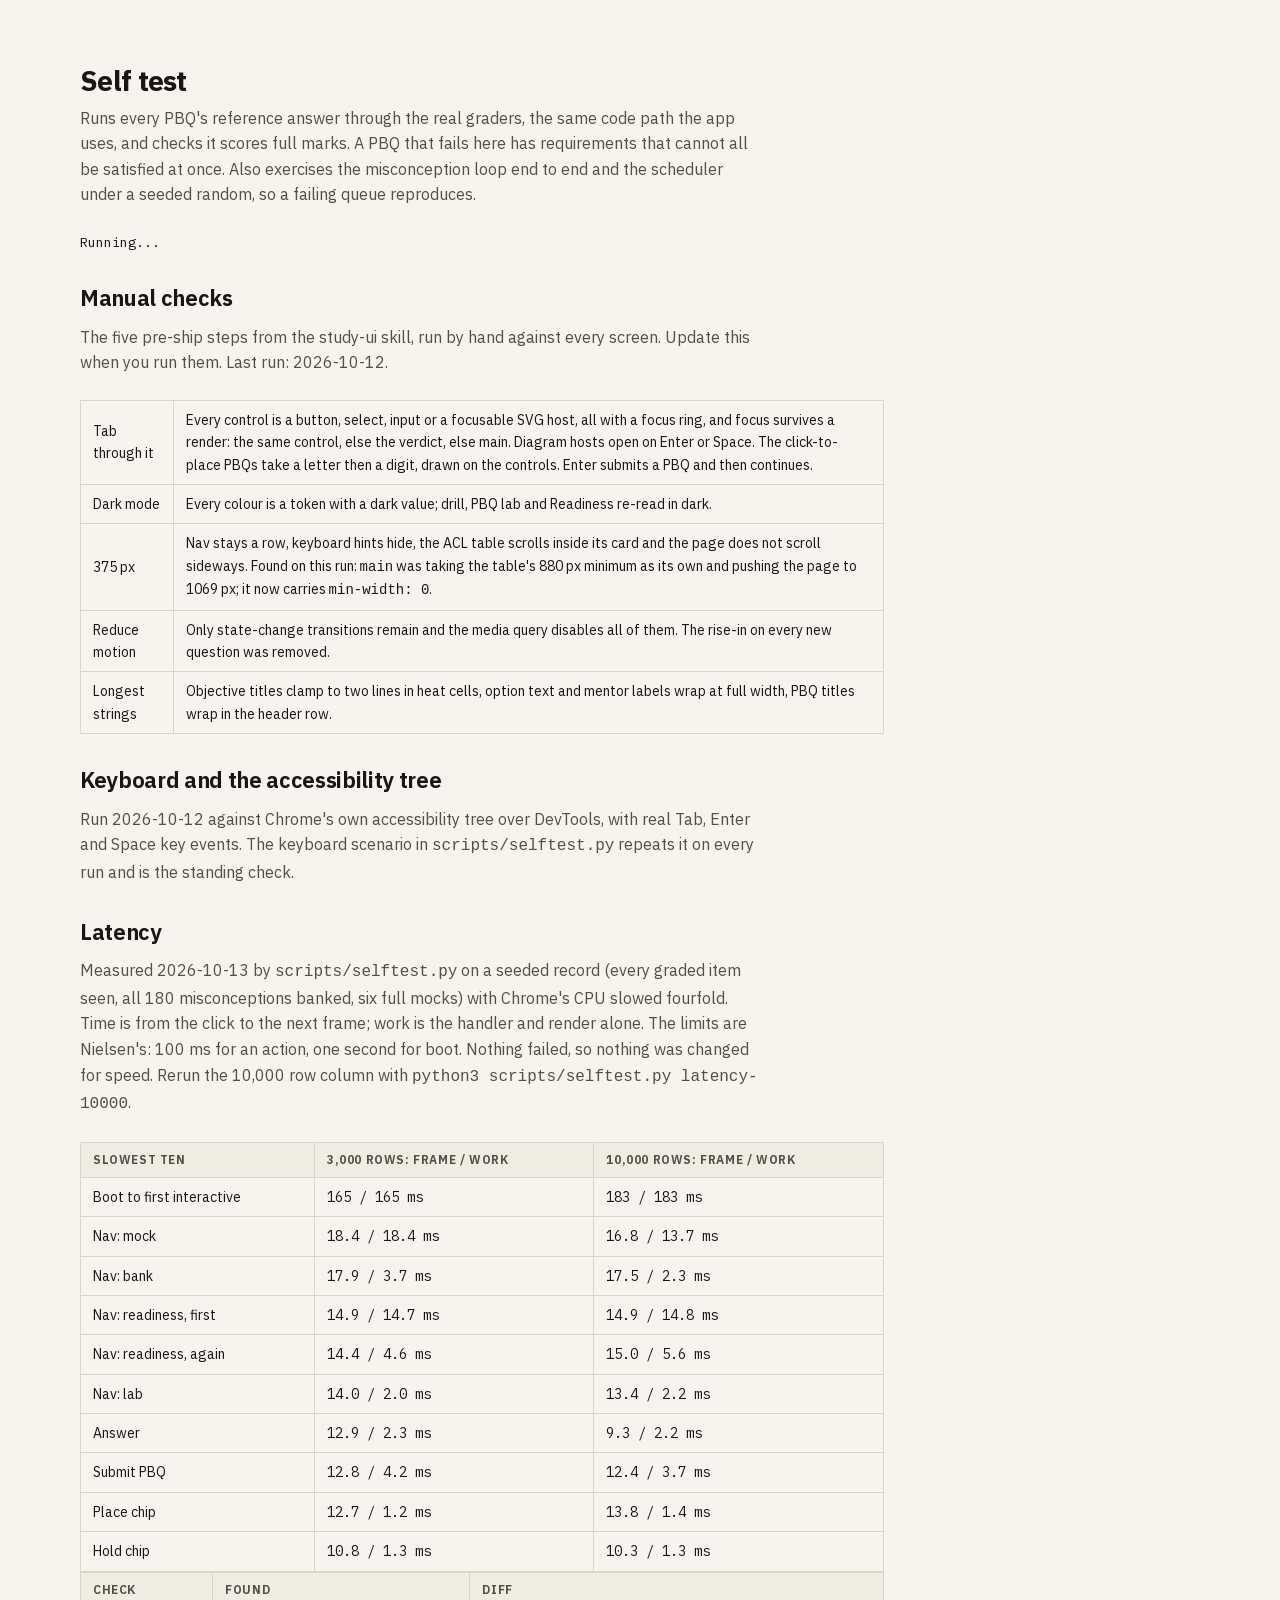
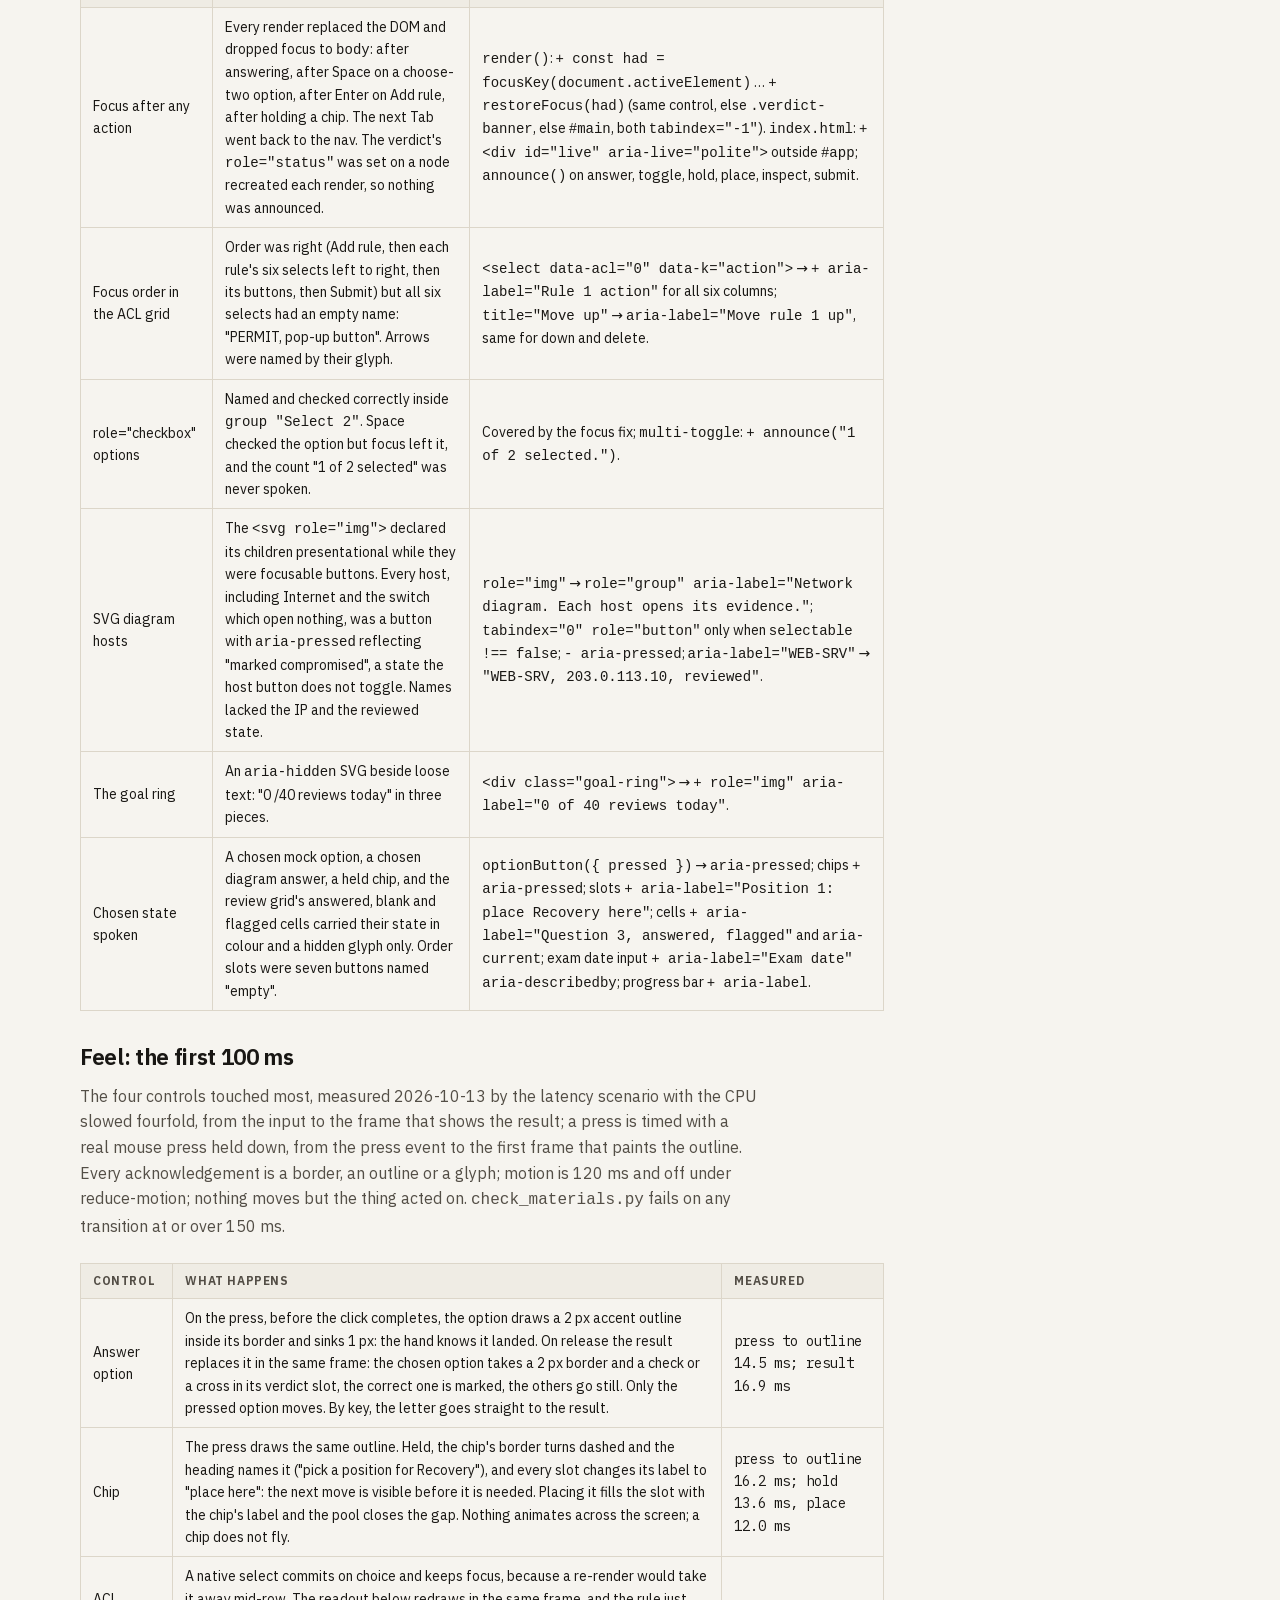
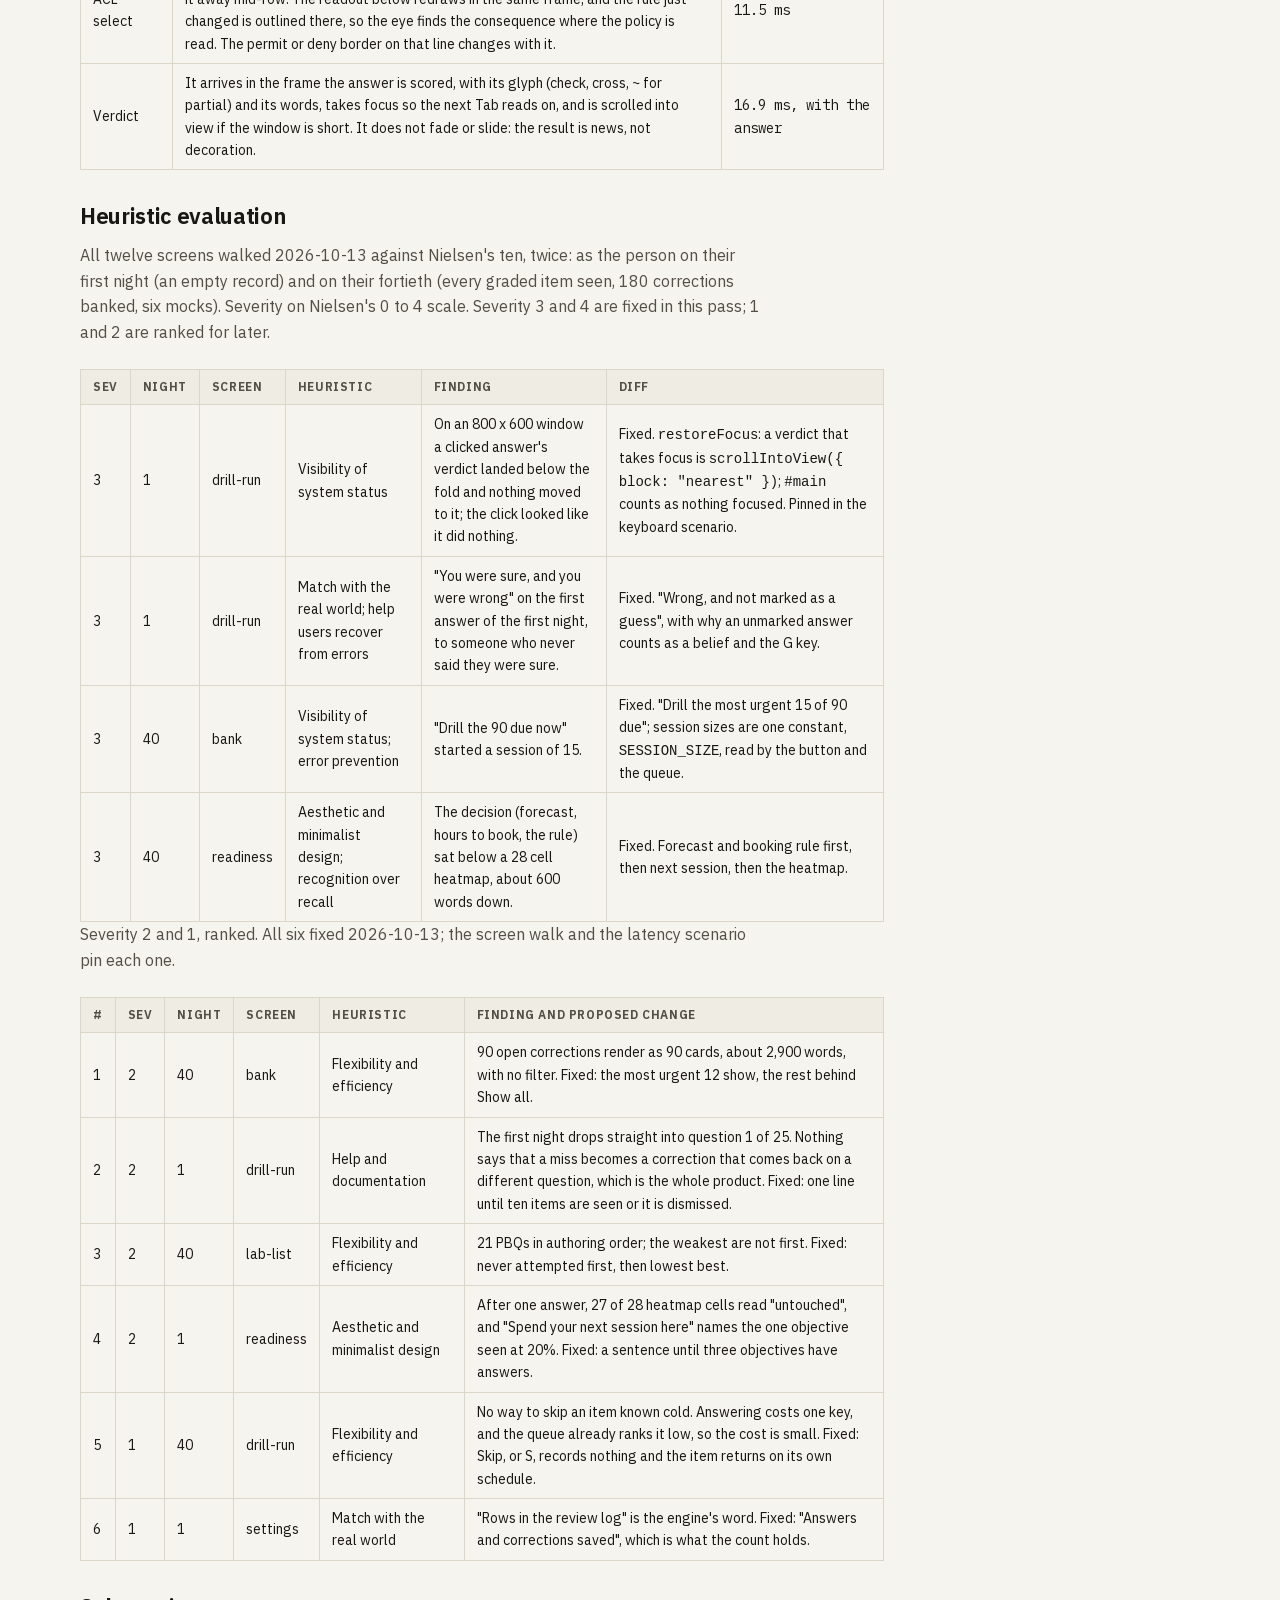
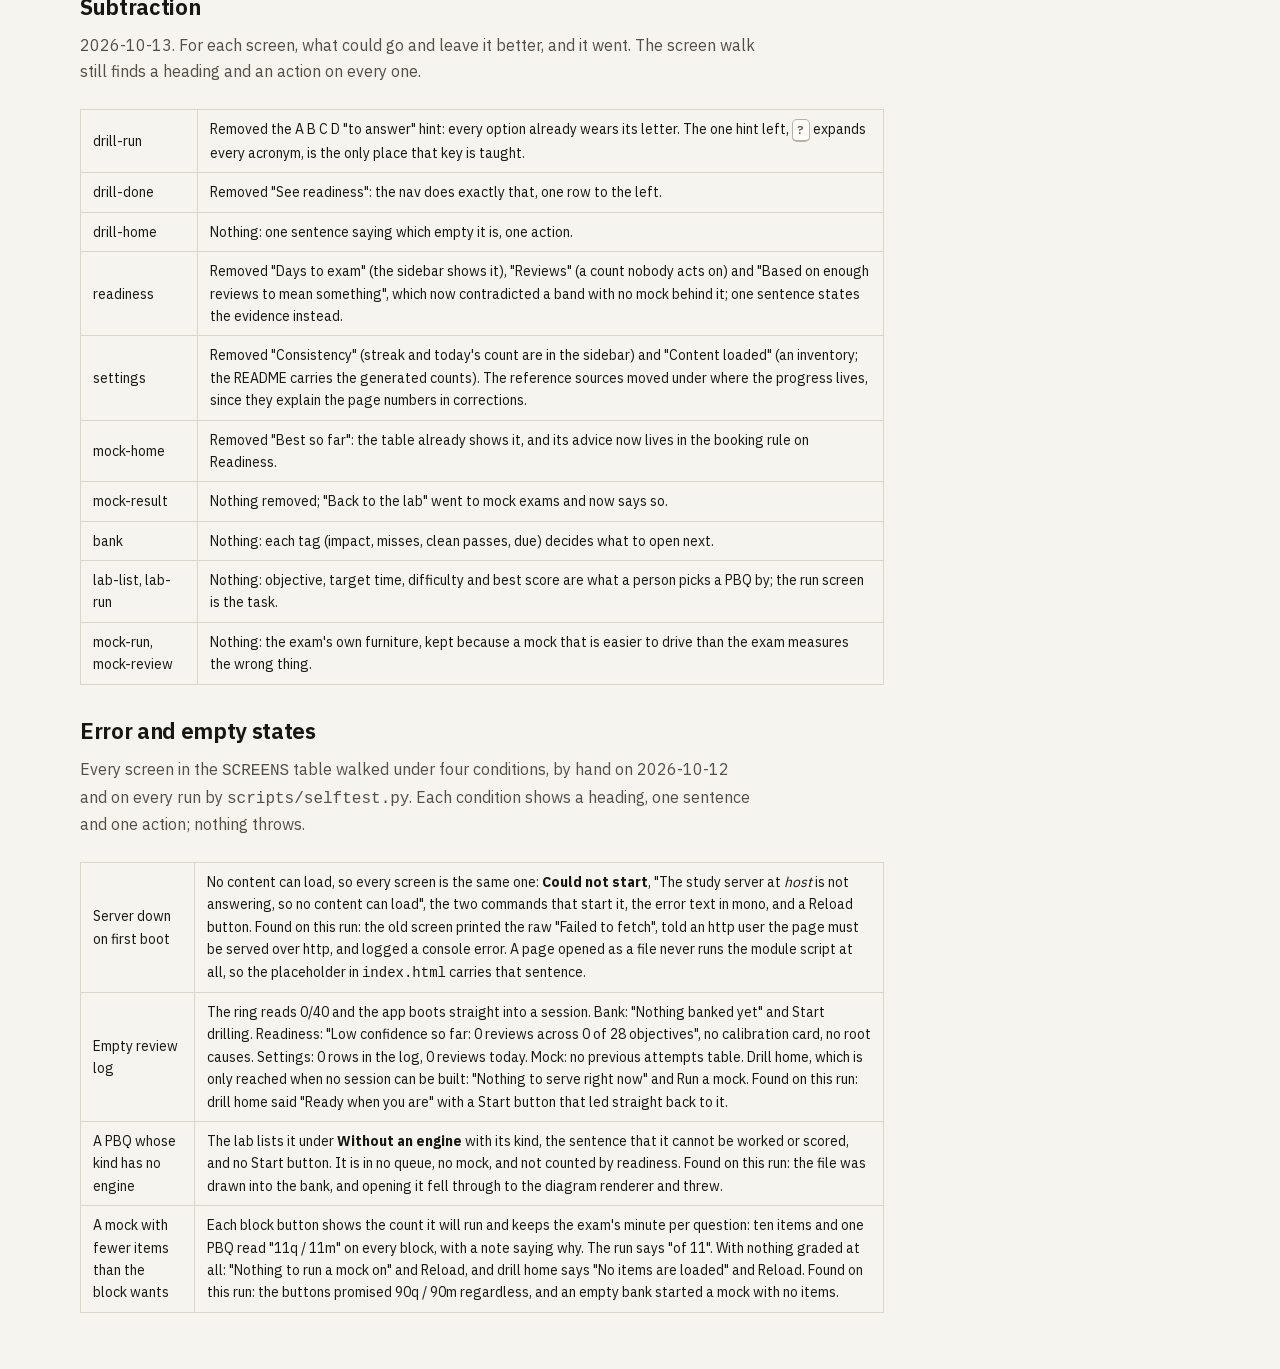
==== commit 32993ce4: "measured: the option press, and every cost in the engine table The feel table listed the option's pr" ====
--- a/selftest.html
+++ b/selftest.html
@@ -64,12 +64,12 @@
 </table>
 
 <h2>Feel: the first 100 ms</h2>
-<p class="sub">The four controls touched most, measured 2026-10-13 by the latency scenario with the CPU slowed fourfold, from the input to the frame that shows the result. Every acknowledgement is a border, an outline or a glyph; motion is 120 ms and off under reduce-motion; nothing moves but the thing acted on. <code>check_materials.py</code> fails on any transition at or over 150 ms.</p>
+<p class="sub">The four controls touched most, measured 2026-10-13 by the latency scenario with the CPU slowed fourfold, from the input to the frame that shows the result; a press is timed with a real mouse press held down, from the press event to the first frame that paints the outline. Every acknowledgement is a border, an outline or a glyph; motion is 120 ms and off under reduce-motion; nothing moves but the thing acted on. <code>check_materials.py</code> fails on any transition at or over 150 ms.</p>
 <table class="grid">
   <thead><tr><th>Control</th><th>What happens</th><th>Measured</th></tr></thead>
   <tbody>
-    <tr><td>Answer option</td><td>On the press, before the click completes, the option draws a 2 px accent outline inside its border and sinks 1 px: the hand knows it landed. On release the result replaces it in the same frame: the chosen option takes a 2 px border and a check or a cross in its verdict slot, the correct one is marked, the others go still. Only the pressed option moves. By key, the letter goes straight to the result.</td><td class="mono">press: the next paint, CSS only; result 16.9 ms</td></tr>
-    <tr><td>Chip</td><td>The press draws the same outline. Held, the chip's border turns dashed and the heading names it ("pick a position for Recovery"), and every slot changes its label to "place here": the next move is visible before it is needed. Placing it fills the slot with the chip's label and the pool closes the gap. Nothing animates across the screen; a chip does not fly.</td><td class="mono">hold 13.6 ms, place 12.0 ms</td></tr>
+    <tr><td>Answer option</td><td>On the press, before the click completes, the option draws a 2 px accent outline inside its border and sinks 1 px: the hand knows it landed. On release the result replaces it in the same frame: the chosen option takes a 2 px border and a check or a cross in its verdict slot, the correct one is marked, the others go still. Only the pressed option moves. By key, the letter goes straight to the result.</td><td class="mono">press to outline 14.5 ms; result 16.9 ms</td></tr>
+    <tr><td>Chip</td><td>The press draws the same outline. Held, the chip's border turns dashed and the heading names it ("pick a position for Recovery"), and every slot changes its label to "place here": the next move is visible before it is needed. Placing it fills the slot with the chip's label and the pool closes the gap. Nothing animates across the screen; a chip does not fly.</td><td class="mono">press to outline 16.2 ms; hold 13.6 ms, place 12.0 ms</td></tr>
     <tr><td>ACL select</td><td>A native select commits on choice and keeps focus, because a re-render would take it away mid-row. The readout below redraws in the same frame, and the rule just changed is outlined there, so the eye finds the consequence where the policy is read. The permit or deny border on that line changes with it.</td><td class="mono">11.5 ms</td></tr>
     <tr><td>Verdict</td><td>It arrives in the frame the answer is scored, with its glyph (check, cross, ~ for partial) and its words, takes focus so the next Tab reads on, and is scrolled into view if the window is short. It does not fade or slide: the result is news, not decoration.</td><td class="mono">16.9 ms, with the answer</td></tr>
   </tbody>
@@ -131,7 +131,7 @@
 import { loadContent, isGraded } from "./app/content.js";
 import { gradePbq } from "./app/grade.js";
 import * as mentor from "./app/mentor.js";
-import { buildQueue, buildMock, readiness, coverageDeficit, currentPriority, expectedGain, gainContext, studyPlan, examForecast, hoursToReady, PBQ_WEIGHT, POINTS_PER_QUESTION } from "./app/scheduler.js";
+import { buildQueue, buildMock, readiness, coverageDeficit, currentPriority, expectedGain, gainContext, studyPlan, examForecast, hoursToReady, spaceAfterMiss, RESERVE_GAP, PBQ_WEIGHT, POINTS_PER_QUESTION } from "./app/scheduler.js";
 import { DEFAULT_STATE, pruneOrphans, applyItemReview } from "./app/state.js";
 import { calibrationOf, todayOf, minutesOf } from "./app/reviews.js";
 import * as fsrs from "./app/fsrs.js";
@@ -453,26 +453,26 @@
           `readiness reports the horizon the scheduler uses (${mentor.daysUntilExam(s, now)} days)`);
   }
 
-  // The recall floor and cap, across sizes and seeds.
+  // Recall competes on its merits: no floor forces a card in, the cap bounds it.
   {
     const cap = (size) => Math.max(1, Math.round(size * 0.12));   // bootcamp maxRecallShare
-    const seen = [];
-    let under = 0, over = 0;
+    let served = 0;
     for (const size of [4, 8, 12, 25, 40]) {
       for (let seed = 1; seed <= 4; seed++) {
         const q = withSeed(seed, () => buildQueue(fresh(), content, { mode: "drill", size, now }));
-        const n = q.filter((e) => e.item?.type === "recall").length;
-        if (n < 1) under++;
-        if (n > cap(size)) over++;
-        if (seed === 1) seen.push(`${size}:${n}/${cap(size)}`);
+        served += q.filter((e) => e.item?.type === "recall").length;
       }
     }
-    check(under === 0 && over === 0,
-          `vocabulary gets at least one card and never more than the cap (size:cards/cap ${seen.join(" ")})`,
-          `(${under} sessions under, ${over} over)`);
-    const q3 = withSeed(1, () => buildQueue(fresh(), content, { mode: "drill", size: 3, now }));
-    check(q3.filter((e) => e.item?.type === "recall").length === 0,
-          `a session with fewer than four new slots is all exam-shaped practice`);
+    check(served === 0, `while graded questions are available, no recall card is forced into a session (${served} served over 20 builds)`);
+    // Every graded item held and not due: recall is what is left, and it fills in up to the cap.
+    const held = fresh();
+    for (const it of content.items.filter(isGraded)) {
+      held.items[it.id] = { seen: 3, correct: 3, wrong: 0, lastSeen: now,
+        fsrs: { stability: 300, difficulty: 3, due: now + 200 * fsrs.DAY_MS, lastReview: now, reps: 3, lapses: 0, state: "review" } };
+    }
+    const q = withSeed(1, () => buildQueue(held, content, { mode: "drill", size: 25, now }));
+    const n = q.filter((e) => e.item?.type === "recall").length;
+    check(n > 0 && n <= cap(25), `with every graded item held, recall fills in and stays within the cap (${n} of at most ${cap(25)})`);
   }
 }
 
@@ -584,6 +584,54 @@
 }
 
 say("");
+say("<b>Nothing is drilled on top of an open prerequisite</b>");
+{
+  const now = new Date(2026, 9, 12, 12, 0, 0).getTime();
+  const fresh = () => { const s = structuredClone(DEFAULT_STATE); s.profile.examDate = "2026-12-01"; return s; };
+  const due = (s, id) => mentor.bank(s, id, "exposed-" + id, now - 30 * 60000);
+  const drilledAlone = (q, ids) => q.filter((e) => ids.includes(e.targetMisconception) && !e.prereqRepair).length;
+
+  // Two corrections on one open prerequisite: one repair, neither drilled alone.
+  const s1 = fresh();
+  for (const id of ["acl-direction-and-ports", "acl-overbroad-any", "screened-subnet-direction", "stateful-return-traffic"]) due(s1, id);
+  const q1 = buildQueue(s1, content, { mode: "weak", size: 15, now });
+  const repairs = q1.filter((e) => e.prereqRepair && e.targetMisconception === "acl-direction-and-ports").length;
+  check(repairs === 1 && drilledAlone(q1, ["acl-overbroad-any", "screened-subnet-direction", "stateful-return-traffic"]) === 0,
+        `three corrections sharing one open prerequisite: ${repairs} repair, none drilled on top of it`);
+
+  // A prerequisite with no unused question left: its correction is served as the repair.
+  const s2 = fresh();
+  due(s2, "acl-direction-and-ports");
+  due(s2, "acl-overbroad-any");
+  const pre = s2.misconceptions["acl-direction-and-ports"];
+  pre.cleanPasses = mentor.itemsFor("acl-direction-and-ports", content, fresh()).mcqs.map((i) => i.id)
+    .concat(mentor.itemsFor("acl-direction-and-ports", content, fresh()).pbqs.map((p) => p.id));   // every question used
+  pre.retired = false;
+  const q2 = buildQueue(s2, content, { mode: "weak", size: 15, now });
+  const r2 = q2.find((e) => e.prereqRepair);
+  check(r2 && r2.kind === "mentor" && r2.targetMisconception === "acl-direction-and-ports" && drilledAlone(q2, ["acl-overbroad-any"]) === 0,
+        `a prerequisite with no question left is repaired with its correction, and the symptom still waits`);
+}
+
+say("");
+say("<b>A fresh correction is not retested within the next answers</b>");
+{
+  const mc = "salting-purpose";
+  const testing = content.items.filter((i) => isGraded(i) && i.options.some((o) => o.misconception === mc));
+  const other = content.items.filter((i) => isGraded(i) && !i.options.some((o) => o.misconception === mc)).slice(0, 6);
+  const e = (item, extra = {}) => ({ kind: "item", item, reason: "", ...extra });
+  const q = [e(testing[0]), e(testing[1]), e(testing[2]), e(other[0], { contrastDrill: { index: 0, of: 2 }, targetMisconception: mc }), e(other[1]), e(other[2]), e(other[3]), e(other[4])];
+  const moved = spaceAfterMiss(q, 0, [mc]);
+  const near = q.slice(1, 1 + RESERVE_GAP).filter((x) => !x.contrastDrill && x.item.options.some((o) => o.misconception === mc));
+  check(moved === 2 && near.length === 0 && q.length === 8 && q.indexOf(q.find((x) => x.item === testing[1])) > RESERVE_GAP,
+        `after a miss, the next ${RESERVE_GAP} answers hold no other question on the same belief; ${moved} moved later, none lost`);
+  check(q.slice(1, 1 + RESERVE_GAP).some((x) => x.contrastDrill), `a contrast pair is left where it is`);
+  const short = [e(testing[0]), e(testing[1])];
+  check(spaceAfterMiss(short, 0, [mc]) === 1 && short.length === 1,
+        `with no room left in the session, the question leaves it; its correction returns on its own schedule`);
+}
+
+say("");
 say("<b>Templates carry no inline styling</b>");
 say('  <span class="dim">a style attribute may set custom properties (data), never colour or spacing</span>');
 for (const f of ["app/main.js", "app/ui/common.js", "app/ui/views.js", "app/ui/pbq.js"]) {
